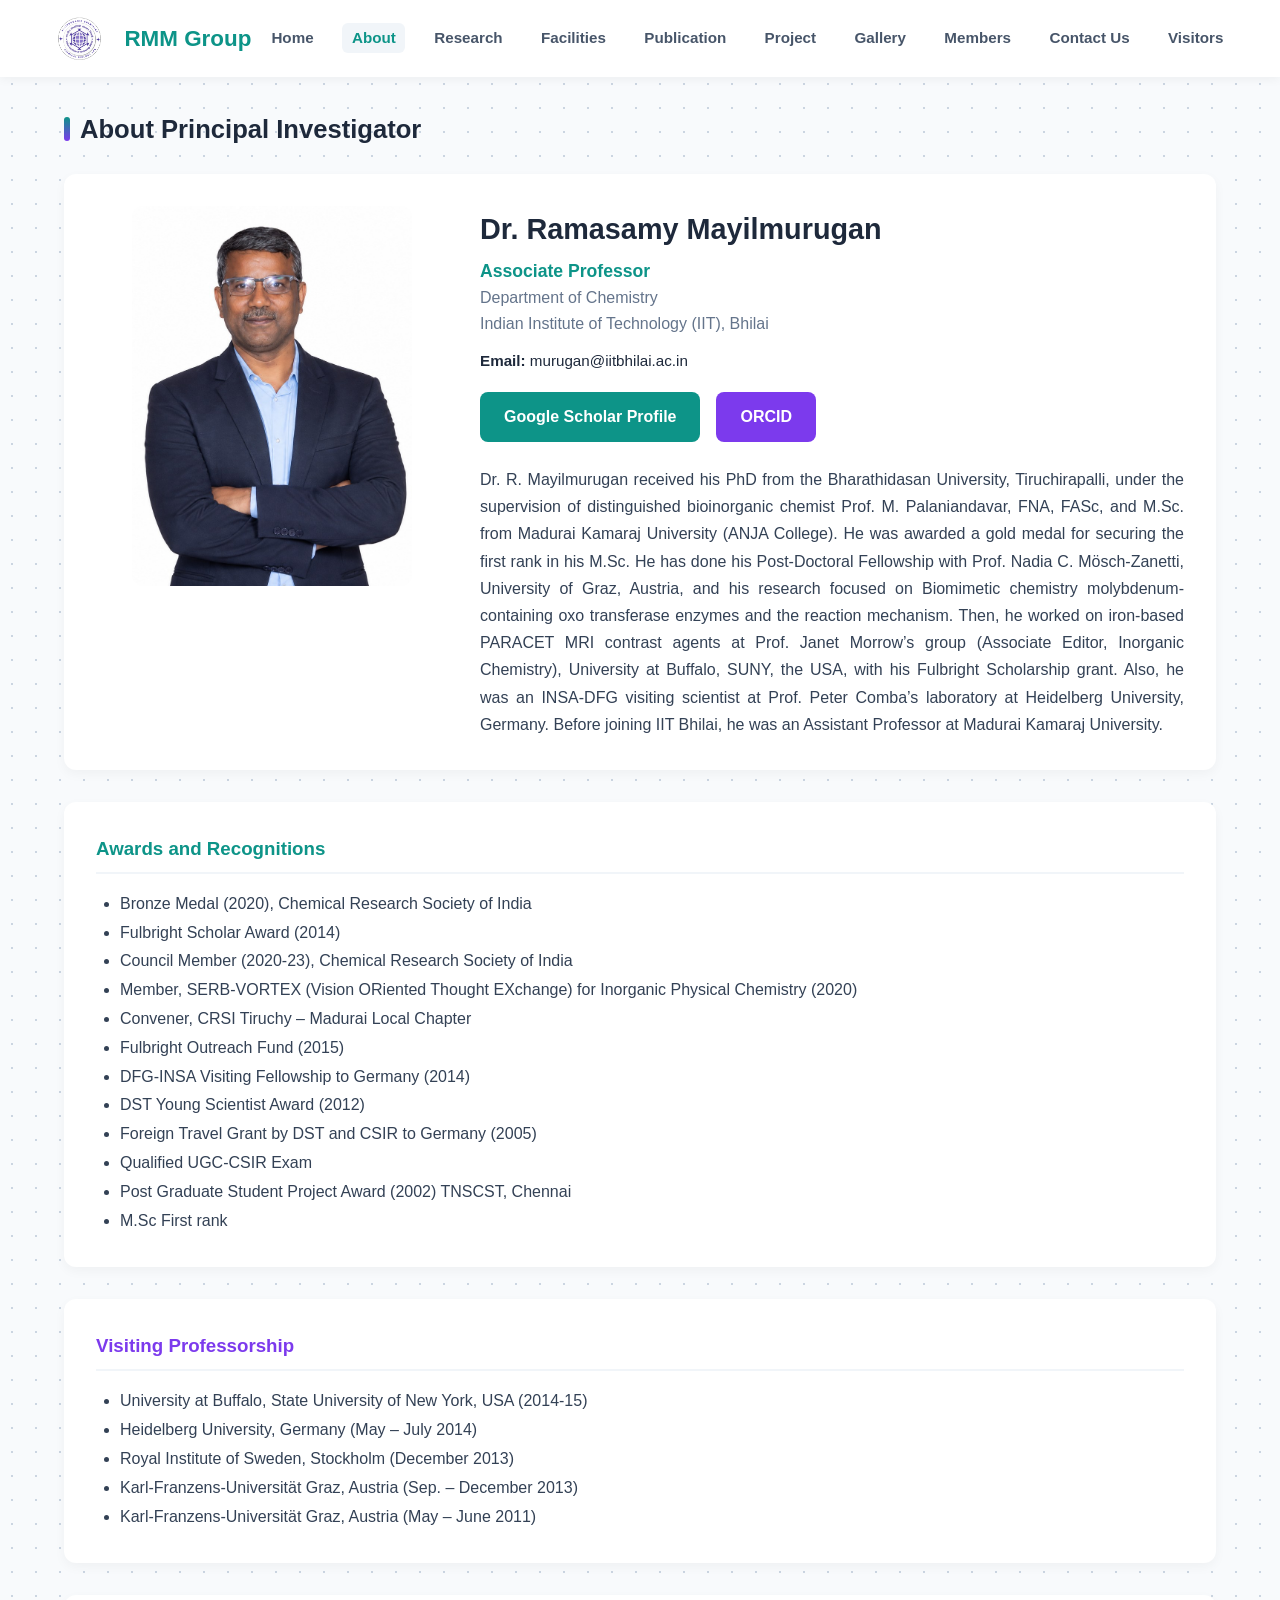
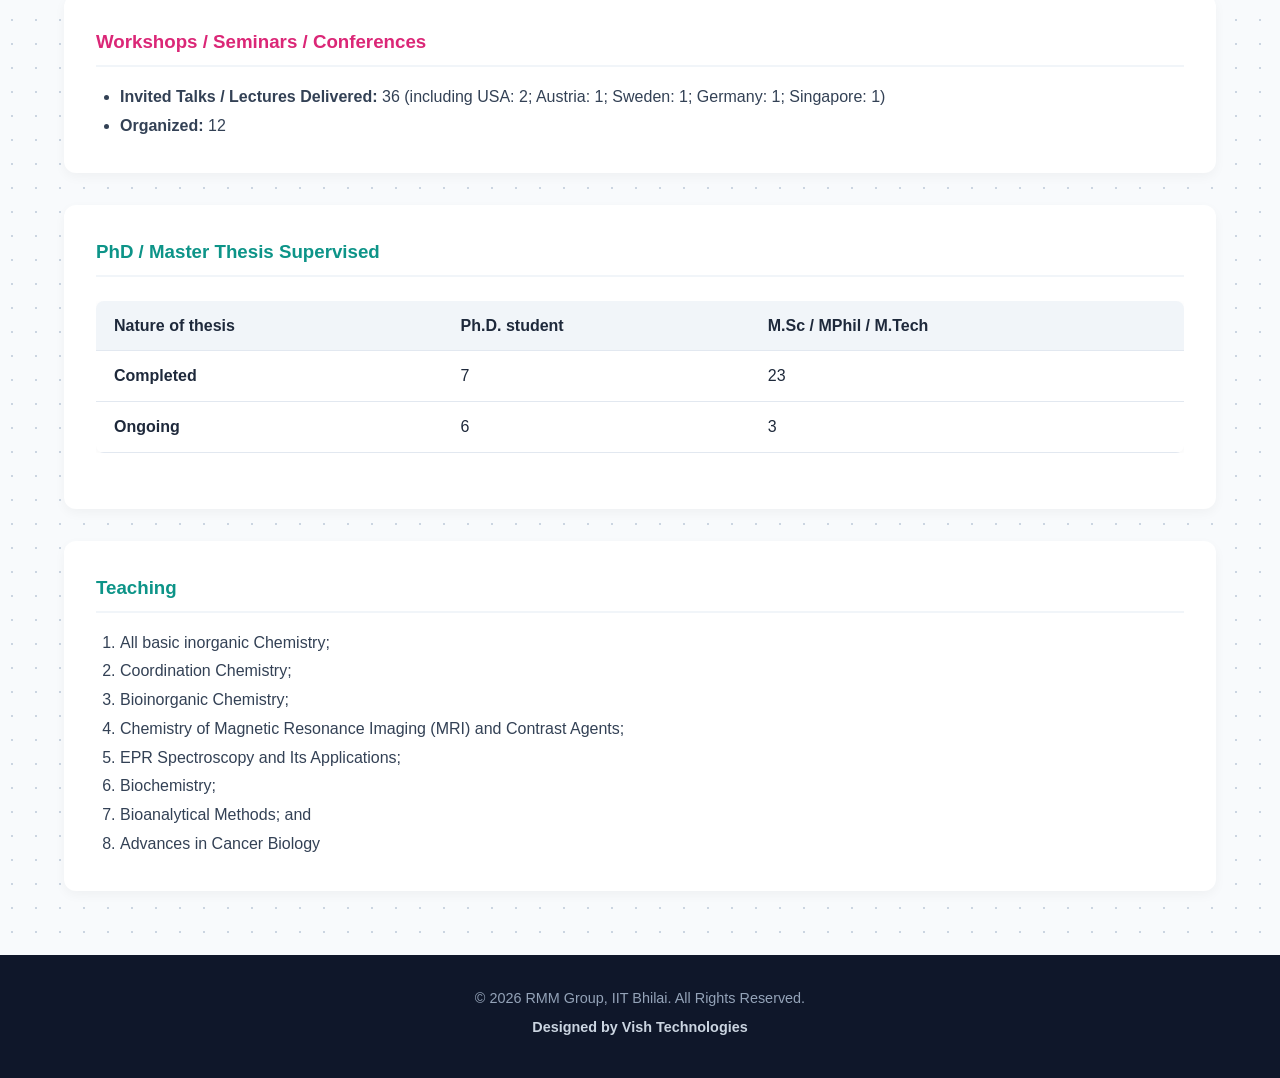
==== about.html @ c7a298b0 "Update about.html" ====
<!DOCTYPE html>
<html lang="en">
<head>
  <meta charset="UTF-8">
  <meta name="viewport" content="width=device-width, initial-scale=1.0">
  <title>About - Dr. Ramasamy Mayilmurugan</title>
  <link rel="icon" href="images/fevicon.png" type="image/png">
  <link rel="stylesheet" href="style.css">
</head>
<body>
  <!-- Common Navigation Header -->
  <header>
    <div class="nav-container">
      <div class="logo-section">
        <img src="images/fevicon.png" alt="RMM Group Logo">
        <h2>RMM Group</h2>
      </div>
      <nav>
        <ul>
          <li><a href="index.html">Home</a></li>
          <li><a href="about.html" class="active">About</a></li>
          <li><a href="index.html#research">Research</a></li>
          <li><a href="facilities.html">Facilities</a></li>
          <li><a href="publication.html">Publication</a></li>
          <li><a href="project.html">Project</a></li>
          <li><a href="gallery.html">Gallery</a></li>
          <li><a href="members.html">Members</a></li>
          <li><a href="contact.html">Contact Us</a></li>
          <li><a href="visitors.html">Visitors</a></li>
        </ul>
      </nav>
    </div>
  </header>

  <div class="container">
    <!-- Main Section Heading (Reduced Size) -->
    <div class="section-title" style="font-size: 1.6rem;">
      <div class="title-bar" style="height: 24px;"></div>
      About Principal Investigator
    </div>
    
    <!-- PI Profile Header -->
    <div style="background: white; padding: 2rem; border-radius: 12px; display: flex; gap: 2rem; margin-top: 1.5rem; flex-wrap: wrap; box-shadow: 0 4px 12px rgba(0,0,0,0.04);">
      <div style="flex: 1; min-width: 250px; text-align: center;">
        <img src="images/Dr. R Mayilmurugan.png" alt="Dr. Ramasamy Mayilmurugan" style="width: 100%; max-width: 280px; border-radius: 12px;">
      </div>
      <div style="flex: 2; min-width: 300px;">
        <h2 style="font-size: 1.8rem; margin-bottom: 0.3rem;">Dr. Ramasamy Mayilmurugan</h2>
        <p style="color: var(--primary-color); font-weight: 600; font-size: 1.1rem;">Associate Professor</p>
        <p style="color: #64748b; font-weight: 500;">Department of Chemistry</p>
        <p style="color: #64748b; font-weight: 500;">Indian Institute of Technology (IIT), Bhilai</p>
        <p style="margin-top: 0.8rem; font-size: 0.95rem;"><strong>Email:</strong> murugan@iitbhilai.ac.in</p>

        <!-- Academic Profile Buttons -->
        <div class="btn-group" style="margin-top: 1.2rem;">
          <a href="https://scholar.google.co.in/citations?user=-9ywDWAAAAAJ&hl=en" target="_blank" class="btn btn-primary">Google Scholar Profile</a>
          <a href="https://orcid.org/0000-0002-5370-594X" target="_blank" class="btn btn-secondary">ORCID</a>
        </div>

        <!-- Bio Text (Justified Alignment) -->
        <p style="margin-top: 1.2rem; color: #334155; line-height: 1.7; text-align: justify;">
          Dr. R. Mayilmurugan received his PhD from the Bharathidasan University, Tiruchirapalli, under the supervision of distinguished bioinorganic chemist Prof. M. Palaniandavar, FNA, FASc, and M.Sc. from Madurai Kamaraj University (ANJA College). He was awarded a gold medal for securing the first rank in his M.Sc. He has done his Post-Doctoral Fellowship with Prof. Nadia C. Mösch-Zanetti, University of Graz, Austria, and his research focused on Biomimetic chemistry molybdenum-containing oxo transferase enzymes and the reaction mechanism. Then, he worked on iron-based PARACET MRI contrast agents at Prof. Janet Morrow’s group (Associate Editor, Inorganic Chemistry), University at Buffalo, SUNY, the USA, with his Fulbright Scholarship grant. Also, he was an INSA-DFG visiting scientist at Prof. Peter Comba’s laboratory at Heidelberg University, Germany. Before joining IIT Bhilai, he was an Assistant Professor at Madurai Kamaraj University.
        </p>
      </div>
    </div>

    <!-- Section 1: Awards and Recognitions -->
    <div style="margin-top: 2rem; background: white; padding: 2rem; border-radius: 12px; box-shadow: 0 4px 12px rgba(0,0,0,0.04);">
      <h3 style="color: var(--primary-color); margin-bottom: 1rem; border-bottom: 2px solid #f1f5f9; padding-bottom: 0.5rem;">Awards and Recognitions</h3>
      <ul style="margin-left: 1.5rem; color: #334155; line-height: 1.8;">
        <li>Bronze Medal (2020), Chemical Research Society of India</li>
        <li>Fulbright Scholar Award (2014)</li>
        <li>Council Member (2020-23), Chemical Research Society of India</li>
        <li>Member, SERB-VORTEX (Vision ORiented Thought EXchange) for Inorganic Physical Chemistry (2020)</li>
        <li>Convener, CRSI Tiruchy – Madurai Local Chapter</li>
        <li>Fulbright Outreach Fund (2015)</li>
        <li>DFG-INSA Visiting Fellowship to Germany (2014)</li>
        <li>DST Young Scientist Award (2012)</li>
        <li>Foreign Travel Grant by DST and CSIR to Germany (2005)</li>
        <li>Qualified UGC-CSIR Exam</li>
        <li>Post Graduate Student Project Award (2002) TNSCST, Chennai</li>
        <li>M.Sc First rank</li>
      </ul>
    </div>

    <!-- Section 2: Visiting Professorship -->
    <div style="margin-top: 2rem; background: white; padding: 2rem; border-radius: 12px; box-shadow: 0 4px 12px rgba(0,0,0,0.04);">
      <h3 style="color: var(--secondary-color); margin-bottom: 1rem; border-bottom: 2px solid #f1f5f9; padding-bottom: 0.5rem;">Visiting Professorship</h3>
      <ul style="margin-left: 1.5rem; color: #334155; line-height: 1.8;">
        <li>University at Buffalo, State University of New York, USA (2014-15)</li>
        <li>Heidelberg University, Germany (May – July 2014)</li>
        <li>Royal Institute of Sweden, Stockholm (December 2013)</li>
        <li>Karl-Franzens-Universität Graz, Austria (Sep. – December 2013)</li>
        <li>Karl-Franzens-Universität Graz, Austria (May – June 2011)</li>
      </ul>
    </div>

    <!-- Section 3: Workshops / Seminars / Conferences -->
    <div style="margin-top: 2rem; background: white; padding: 2rem; border-radius: 12px; box-shadow: 0 4px 12px rgba(0,0,0,0.04);">
      <h3 style="color: var(--accent-pink); margin-bottom: 1rem; border-bottom: 2px solid #f1f5f9; padding-bottom: 0.5rem;">Workshops / Seminars / Conferences</h3>
      <ul style="margin-left: 1.5rem; color: #334155; line-height: 1.8;">
        <li><strong>Invited Talks / Lectures Delivered:</strong> 36 (including USA: 2; Austria: 1; Sweden: 1; Germany: 1; Singapore: 1)</li>
        <li><strong>Organized:</strong> 12</li>
      </ul>
    </div>

    <!-- Section 4: PhD / Master Thesis Supervised Table -->
    <div style="margin-top: 2rem; background: white; padding: 2rem; border-radius: 12px; box-shadow: 0 4px 12px rgba(0,0,0,0.04);">
      <h3 style="color: var(--primary-color); margin-bottom: 1rem; border-bottom: 2px solid #f1f5f9; padding-bottom: 0.5rem;">PhD / Master Thesis Supervised</h3>
      <div class="table-container">
        <table>
          <thead>
            <tr>
              <th>Nature of thesis</th>
              <th>Ph.D. student</th>
              <th>M.Sc / MPhil / M.Tech</th>
            </tr>
          </thead>
          <tbody>
            <tr>
              <td><strong>Completed</strong></td>
              <td>7</td>
              <td>23</td>
            </tr>
            <tr>
              <td><strong>Ongoing</strong></td>
              <td>6</td>
              <td>3</td>
            </tr>
          </tbody>
        </table>
      </div>
    </div>

    <!-- Section 5: Teaching -->
    <div style="margin-top: 2rem; background: white; padding: 2rem; border-radius: 12px; box-shadow: 0 4px 12px rgba(0,0,0,0.04);">
      <h3 style="color: var(--primary-color); margin-bottom: 1rem; border-bottom: 2px solid #f1f5f9; padding-bottom: 0.5rem;">Teaching</h3>
      <ol style="margin-left: 1.5rem; color: #334155; line-height: 1.8;">
        <li>All basic inorganic Chemistry;</li>
        <li>Coordination Chemistry;</li>
        <li>Bioinorganic Chemistry;</li>
        <li>Chemistry of Magnetic Resonance Imaging (MRI) and Contrast Agents;</li>
        <li>EPR Spectroscopy and Its Applications;</li>
        <li>Biochemistry;</li>
        <li>Bioanalytical Methods; and</li>
        <li>Advances in Cancer Biology</li>
      </ol>
    </div>

  </div>

  <!-- Common Footer -->
  <footer>
    <p>© 2026 RMM Group, IIT Bhilai. All Rights Reserved.</p>
    <p class="designer">Designed by Vish Technologies</p>
  </footer>
</body>
</html>
---- style.css ----
/* Custom CSS Variables & Chemistry Pattern */
:root {
  --primary-color: #0d9488;
  --secondary-color: #7c3aed;
  --accent-pink: #db2777;
  --dark-text: #1e293b;
  --light-bg: #f8fafc;
  --card-bg: #ffffff;
  --border-radius: 12px;
  --transition: all 0.3s ease;
}

* {
  box-sizing: border-box;
  margin: 0;
  padding: 0;
}

body {
  font-family: 'Segoe UI', Tahoma, Geneva, Verdana, sans-serif;
  color: var(--dark-text);
  background-color: var(--light-bg);
  background-image: radial-gradient(#cbd5e1 1px, transparent 1px);
  background-size: 24px 24px;
  line-height: 1.6;
}

/* Header & Navigation */
header {
  position: sticky;
  top: 0;
  z-index: 1000;
  background: rgba(255, 255, 255, 0.95);
  backdrop-filter: blur(8px);
  box-shadow: 0 2px 10px rgba(0,0,0,0.05);
}

.nav-container {
  max-width: 1250px;
  margin: 0 auto;
  display: flex;
  justify-content: space-between;
  align-items: center;
  padding: 1rem 2rem;
}

.logo-section {
  display: flex;
  align-items: center;
  gap: 12px;
}

.logo-section img {
  height: 45px;
}

.logo-section h2 {
  font-size: 1.4rem;
  color: var(--primary-color);
  font-weight: 700;
}

nav ul {
  display: flex;
  list-style: none;
  gap: 1.2rem;
}

nav a {
  text-decoration: none;
  color: #475569;
  font-weight: 600;
  font-size: 0.95rem;
  transition: var(--transition);
  padding: 0.4rem 0.6rem;
  border-radius: 6px;
}

nav a:hover, nav a.active {
  color: var(--primary-color);
  background-color: #f1f5f9;
}

/* Main Container */
.container {
  max-width: 1200px;
  margin: 2rem auto;
  padding: 0 1.5rem;
}

.section-title {
  font-size: 2.2rem;
  font-weight: 700;
  color: var(--dark-text);
  margin-bottom: 0.5rem;
  display: flex;
  align-items: center;
  gap: 10px;
}

.title-bar {
  width: 6px;
  height: 32px;
  background: linear-gradient(to bottom, var(--primary-color), var(--secondary-color));
  border-radius: 4px;
}

.section-subtitle {
  color: #64748b;
  font-size: 1.05rem;
  margin-bottom: 2rem;
}

/* Grid & Cards Styling */
.card-grid {
  display: grid;
  grid-template-columns: repeat(auto-fit, minmax(320px, 1fr));
  gap: 1.8rem;
  margin-bottom: 3rem;
}

.card {
  background: var(--card-bg);
  border-radius: var(--border-radius);
  box-shadow: 0 4px 15px rgba(0,0,0,0.04);
  padding: 1.8rem;
  border-top: 4px solid var(--primary-color);
  transition: var(--transition);
  position: relative;
  overflow: hidden;
}

.card:hover {
  transform: translateY(-5px);
  box-shadow: 0 10px 25px rgba(0,0,0,0.08);
}

.card.purple { border-top-color: var(--secondary-color); }
.card.pink { border-top-color: var(--accent-pink); }

.card-icon {
  width: 50px;
  height: 50px;
  border-radius: 10px;
  display: flex;
  align-items: center;
  justify-content: center;
  font-size: 1.5rem;
  margin-bottom: 1rem;
  background-color: #ccfbf1;
  color: var(--primary-color);
}

.card.purple .card-icon { background-color: #f3e8ff; color: var(--secondary-color); }
.card.pink .card-icon { background-color: #fce7f3; color: var(--accent-pink); }

.card h3 {
  font-size: 1.25rem;
  margin-bottom: 0.8rem;
}

.card p {
  color: #475569;
  font-size: 0.95rem;
}

/* Member Cards */
.member-grid {
  display: grid;
  grid-template-columns: repeat(auto-fill, minmax(250px, 1fr));
  gap: 1.5rem;
  margin-bottom: 2.5rem;
}

.member-card {
  background: var(--card-bg);
  border-radius: var(--border-radius);
  overflow: hidden;
  box-shadow: 0 4px 12px rgba(0,0,0,0.05);
  transition: var(--transition);
}

.member-card:hover {
  transform: translateY(-4px);
}

.member-img-box {
  width: 100%;
  height: 260px;
  background-color: #e2e8f0;
  overflow: hidden;
}

.member-img-box img {
  width: 100%;
  height: 100%;
  object-fit: cover;
}

.member-info {
  padding: 1.2rem;
}

.member-info h4 {
  font-size: 1.1rem;
  margin-bottom: 0.3rem;
}

.member-info .designation {
  font-size: 0.85rem;
  color: #64748b;
  font-weight: 600;
  margin-bottom: 0.5rem;
}

.member-info .email {
  font-size: 0.85rem;
  color: var(--primary-color);
  word-break: break-all;
}

/* Buttons */
.btn-group {
  display: flex;
  gap: 1rem;
  margin: 1.5rem 0;
}

.btn {
  padding: 0.75rem 1.5rem;
  border-radius: 8px;
  font-weight: 600;
  text-decoration: none;
  cursor: pointer;
  transition: var(--transition);
  display: inline-block;
  border: none;
}

.btn-primary {
  background-color: var(--primary-color);
  color: #fff;
}

.btn-primary:hover {
  background-color: #0f766e;
}

.btn-secondary {
  background-color: var(--secondary-color);
  color: #fff;
}

.btn-secondary:hover {
  background-color: #6d28d9;
}

/* Table Styling */
.table-container {
  overflow-x: auto;
  margin: 1.5rem 0;
}

table {
  width: 100%;
  border-collapse: collapse;
  background: white;
  border-radius: 8px;
  overflow: hidden;
  box-shadow: 0 2px 8px rgba(0,0,0,0.04);
}

th, td {
  padding: 12px 18px;
  text-align: left;
  border-bottom: 1px solid #e2e8f0;
}

th {
  background-color: #f1f5f9;
  font-weight: 700;
}

/* Footer Styling */
footer {
  background: #0f172a;
  color: #94a3b8;
  text-align: center;
  padding: 2rem 1rem;
  margin-top: 4rem;
  font-size: 0.9rem;
}

footer p {
  margin-bottom: 0.4rem;
}

footer .designer {
  color: #cbd5e1;
  font-weight: 600;
}
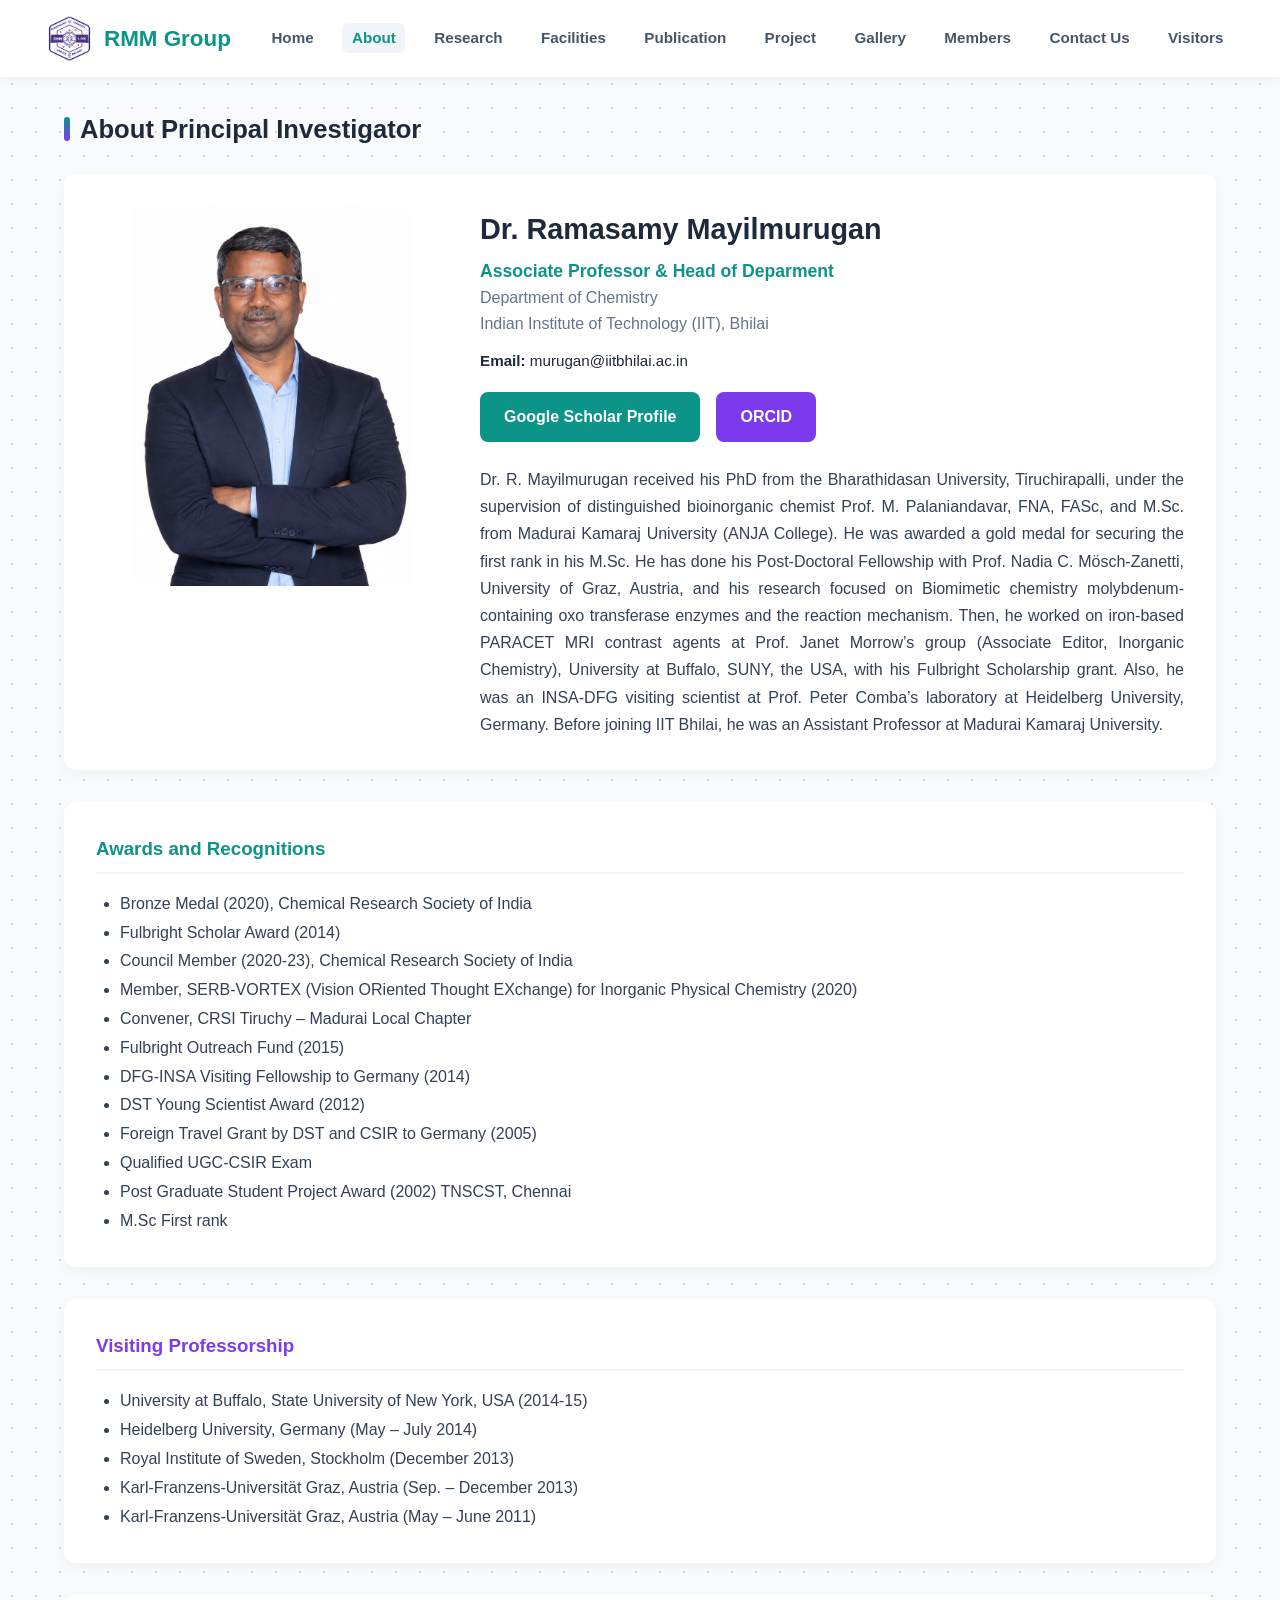
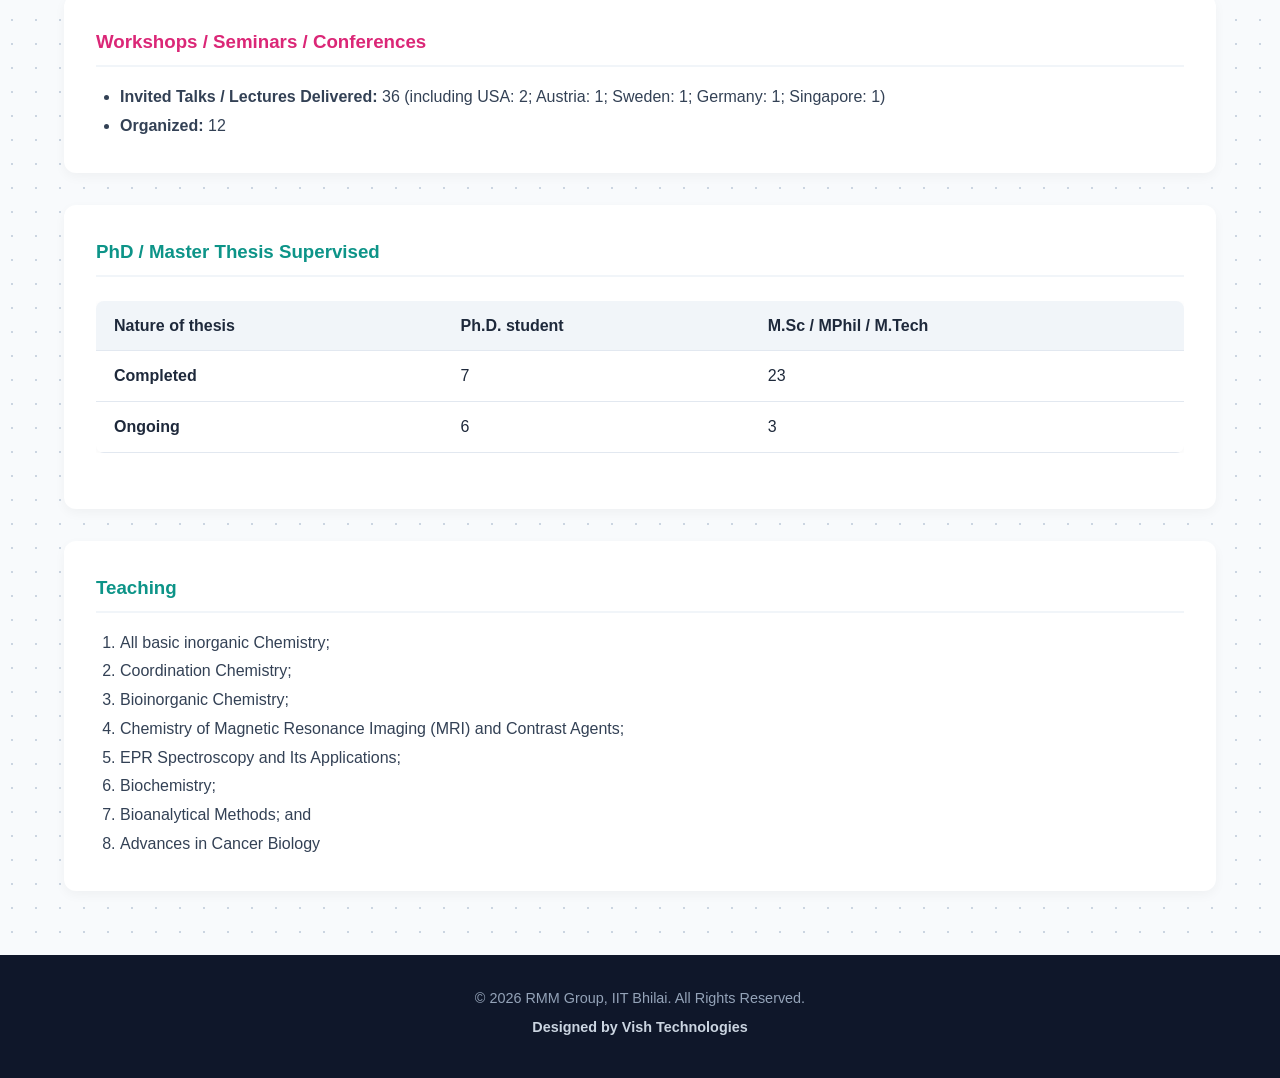
==== commit 859009fa: "Update about.html" ====
--- a/about.html
+++ b/about.html
@@ -46,7 +46,7 @@
       </div>
       <div style="flex: 2; min-width: 300px;">
         <h2 style="font-size: 1.8rem; margin-bottom: 0.3rem;">Dr. Ramasamy Mayilmurugan</h2>
-        <p style="color: var(--primary-color); font-weight: 600; font-size: 1.1rem;">Associate Professor</p>
+        <p style="color: var(--primary-color); font-weight: 600; font-size: 1.1rem;">Associate Professor & Head of Deparment</p>
         <p style="color: #64748b; font-weight: 500;">Department of Chemistry</p>
         <p style="color: #64748b; font-weight: 500;">Indian Institute of Technology (IIT), Bhilai</p>
         <p style="margin-top: 0.8rem; font-size: 0.95rem;"><strong>Email:</strong> murugan@iitbhilai.ac.in</p>
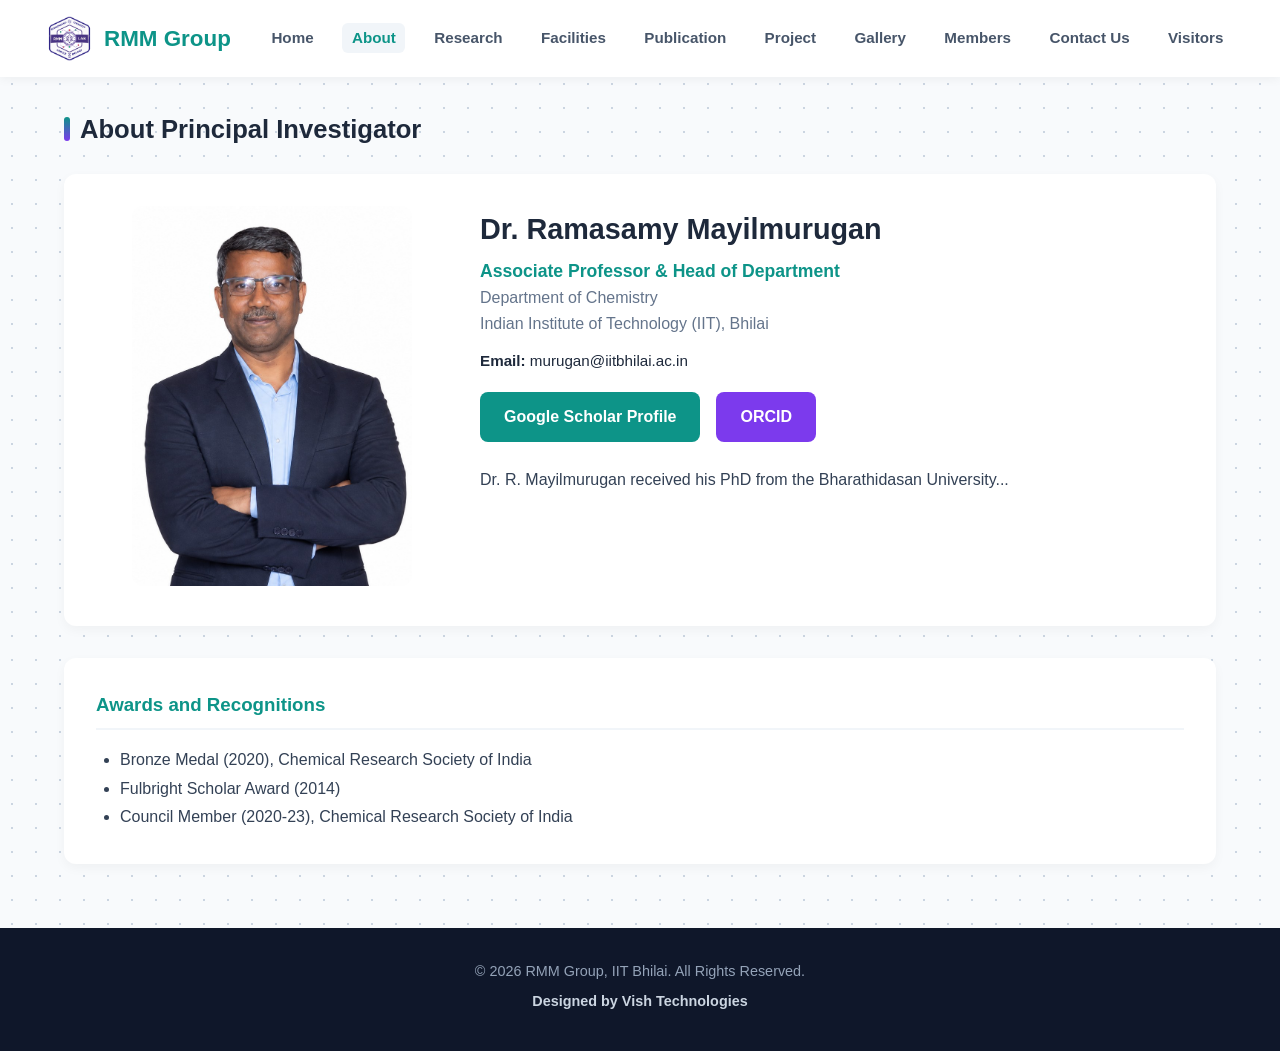
==== commit 2fe793fe: "Update about.html" ====
--- a/about.html
+++ b/about.html
@@ -6,15 +6,21 @@
   <title>About - Dr. Ramasamy Mayilmurugan</title>
   <link rel="icon" href="images/fevicon.png" type="image/png">
   <link rel="stylesheet" href="style.css">
+  <style>
+    @media screen and (max-width: 768px) {
+      .container { padding: 0 1rem !important; }
+      .table-container { overflow-x: auto; }
+    }
+  </style>
 </head>
 <body>
-  <!-- Common Navigation Header -->
   <header>
     <div class="nav-container">
       <div class="logo-section">
         <img src="images/fevicon.png" alt="RMM Group Logo">
         <h2>RMM Group</h2>
       </div>
+      <button class="mobile-menu-btn" aria-label="Toggle navigation">☰</button>
       <nav>
         <ul>
           <li><a href="index.html">Home</a></li>
@@ -33,33 +39,29 @@
   </header>
 
   <div class="container">
-    <!-- Main Section Heading (Reduced Size) -->
     <div class="section-title" style="font-size: 1.6rem;">
       <div class="title-bar" style="height: 24px;"></div>
       About Principal Investigator
     </div>
     
-    <!-- PI Profile Header -->
     <div style="background: white; padding: 2rem; border-radius: 12px; display: flex; gap: 2rem; margin-top: 1.5rem; flex-wrap: wrap; box-shadow: 0 4px 12px rgba(0,0,0,0.04);">
       <div style="flex: 1; min-width: 250px; text-align: center;">
         <img src="images/Dr. R Mayilmurugan.png" alt="Dr. Ramasamy Mayilmurugan" style="width: 100%; max-width: 280px; border-radius: 12px;">
       </div>
       <div style="flex: 2; min-width: 300px;">
         <h2 style="font-size: 1.8rem; margin-bottom: 0.3rem;">Dr. Ramasamy Mayilmurugan</h2>
-        <p style="color: var(--primary-color); font-weight: 600; font-size: 1.1rem;">Associate Professor & Head of Deparment</p>
+        <p style="color: var(--primary-color); font-weight: 600; font-size: 1.1rem;">Associate Professor & Head of Department</p>
         <p style="color: #64748b; font-weight: 500;">Department of Chemistry</p>
         <p style="color: #64748b; font-weight: 500;">Indian Institute of Technology (IIT), Bhilai</p>
         <p style="margin-top: 0.8rem; font-size: 0.95rem;"><strong>Email:</strong> murugan@iitbhilai.ac.in</p>
 
-        <!-- Academic Profile Buttons -->
-        <div class="btn-group" style="margin-top: 1.2rem;">
+        <div class="btn-group" style="margin-top: 1.2rem; flex-wrap: wrap;">
           <a href="https://scholar.google.co.in/citations?user=-9ywDWAAAAAJ&hl=en" target="_blank" class="btn btn-primary">Google Scholar Profile</a>
           <a href="https://orcid.org/0000-0002-5370-594X" target="_blank" class="btn btn-secondary">ORCID</a>
         </div>
 
-        <!-- Bio Text (Justified Alignment) -->
         <p style="margin-top: 1.2rem; color: #334155; line-height: 1.7; text-align: justify;">
-          Dr. R. Mayilmurugan received his PhD from the Bharathidasan University, Tiruchirapalli, under the supervision of distinguished bioinorganic chemist Prof. M. Palaniandavar, FNA, FASc, and M.Sc. from Madurai Kamaraj University (ANJA College). He was awarded a gold medal for securing the first rank in his M.Sc. He has done his Post-Doctoral Fellowship with Prof. Nadia C. Mösch-Zanetti, University of Graz, Austria, and his research focused on Biomimetic chemistry molybdenum-containing oxo transferase enzymes and the reaction mechanism. Then, he worked on iron-based PARACET MRI contrast agents at Prof. Janet Morrow’s group (Associate Editor, Inorganic Chemistry), University at Buffalo, SUNY, the USA, with his Fulbright Scholarship grant. Also, he was an INSA-DFG visiting scientist at Prof. Peter Comba’s laboratory at Heidelberg University, Germany. Before joining IIT Bhilai, he was an Assistant Professor at Madurai Kamaraj University.
+          Dr. R. Mayilmurugan received his PhD from the Bharathidasan University...
         </p>
       </div>
     </div>
@@ -71,88 +73,14 @@
         <li>Bronze Medal (2020), Chemical Research Society of India</li>
         <li>Fulbright Scholar Award (2014)</li>
         <li>Council Member (2020-23), Chemical Research Society of India</li>
-        <li>Member, SERB-VORTEX (Vision ORiented Thought EXchange) for Inorganic Physical Chemistry (2020)</li>
-        <li>Convener, CRSI Tiruchy – Madurai Local Chapter</li>
-        <li>Fulbright Outreach Fund (2015)</li>
-        <li>DFG-INSA Visiting Fellowship to Germany (2014)</li>
-        <li>DST Young Scientist Award (2012)</li>
-        <li>Foreign Travel Grant by DST and CSIR to Germany (2005)</li>
-        <li>Qualified UGC-CSIR Exam</li>
-        <li>Post Graduate Student Project Award (2002) TNSCST, Chennai</li>
-        <li>M.Sc First rank</li>
       </ul>
     </div>
-
-    <!-- Section 2: Visiting Professorship -->
-    <div style="margin-top: 2rem; background: white; padding: 2rem; border-radius: 12px; box-shadow: 0 4px 12px rgba(0,0,0,0.04);">
-      <h3 style="color: var(--secondary-color); margin-bottom: 1rem; border-bottom: 2px solid #f1f5f9; padding-bottom: 0.5rem;">Visiting Professorship</h3>
-      <ul style="margin-left: 1.5rem; color: #334155; line-height: 1.8;">
-        <li>University at Buffalo, State University of New York, USA (2014-15)</li>
-        <li>Heidelberg University, Germany (May – July 2014)</li>
-        <li>Royal Institute of Sweden, Stockholm (December 2013)</li>
-        <li>Karl-Franzens-Universität Graz, Austria (Sep. – December 2013)</li>
-        <li>Karl-Franzens-Universität Graz, Austria (May – June 2011)</li>
-      </ul>
-    </div>
-
-    <!-- Section 3: Workshops / Seminars / Conferences -->
-    <div style="margin-top: 2rem; background: white; padding: 2rem; border-radius: 12px; box-shadow: 0 4px 12px rgba(0,0,0,0.04);">
-      <h3 style="color: var(--accent-pink); margin-bottom: 1rem; border-bottom: 2px solid #f1f5f9; padding-bottom: 0.5rem;">Workshops / Seminars / Conferences</h3>
-      <ul style="margin-left: 1.5rem; color: #334155; line-height: 1.8;">
-        <li><strong>Invited Talks / Lectures Delivered:</strong> 36 (including USA: 2; Austria: 1; Sweden: 1; Germany: 1; Singapore: 1)</li>
-        <li><strong>Organized:</strong> 12</li>
-      </ul>
-    </div>
-
-    <!-- Section 4: PhD / Master Thesis Supervised Table -->
-    <div style="margin-top: 2rem; background: white; padding: 2rem; border-radius: 12px; box-shadow: 0 4px 12px rgba(0,0,0,0.04);">
-      <h3 style="color: var(--primary-color); margin-bottom: 1rem; border-bottom: 2px solid #f1f5f9; padding-bottom: 0.5rem;">PhD / Master Thesis Supervised</h3>
-      <div class="table-container">
-        <table>
-          <thead>
-            <tr>
-              <th>Nature of thesis</th>
-              <th>Ph.D. student</th>
-              <th>M.Sc / MPhil / M.Tech</th>
-            </tr>
-          </thead>
-          <tbody>
-            <tr>
-              <td><strong>Completed</strong></td>
-              <td>7</td>
-              <td>23</td>
-            </tr>
-            <tr>
-              <td><strong>Ongoing</strong></td>
-              <td>6</td>
-              <td>3</td>
-            </tr>
-          </tbody>
-        </table>
-      </div>
-    </div>
-
-    <!-- Section 5: Teaching -->
-    <div style="margin-top: 2rem; background: white; padding: 2rem; border-radius: 12px; box-shadow: 0 4px 12px rgba(0,0,0,0.04);">
-      <h3 style="color: var(--primary-color); margin-bottom: 1rem; border-bottom: 2px solid #f1f5f9; padding-bottom: 0.5rem;">Teaching</h3>
-      <ol style="margin-left: 1.5rem; color: #334155; line-height: 1.8;">
-        <li>All basic inorganic Chemistry;</li>
-        <li>Coordination Chemistry;</li>
-        <li>Bioinorganic Chemistry;</li>
-        <li>Chemistry of Magnetic Resonance Imaging (MRI) and Contrast Agents;</li>
-        <li>EPR Spectroscopy and Its Applications;</li>
-        <li>Biochemistry;</li>
-        <li>Bioanalytical Methods; and</li>
-        <li>Advances in Cancer Biology</li>
-      </ol>
-    </div>
-
   </div>
 
-  <!-- Common Footer -->
   <footer>
     <p>© 2026 RMM Group, IIT Bhilai. All Rights Reserved.</p>
     <p class="designer">Designed by Vish Technologies</p>
   </footer>
+  <script src="script.js"></script>
 </body>
 </html>
--- a/style.css
+++ b/style.css
@@ -10,7 +10,7 @@
   --transition: all 0.3s ease;
 }
 
-* {
+*, *::before, *::after {
   box-sizing: border-box;
   margin: 0;
   padding: 0;
@@ -64,6 +64,7 @@
   display: flex;
   list-style: none;
   gap: 1.2rem;
+  align-items: center;
 }
 
 nav a {
@@ -79,6 +80,16 @@
 nav a:hover, nav a.active {
   color: var(--primary-color);
   background-color: #f1f5f9;
+}
+
+/* Mobile Hamburger Menu Button */
+.mobile-menu-btn {
+  display: none;
+  background: none;
+  border: none;
+  font-size: 1.6rem;
+  color: var(--dark-text);
+  cursor: pointer;
 }
 
 /* Main Container */
@@ -258,6 +269,7 @@
 /* Table Styling */
 .table-container {
   overflow-x: auto;
+  -webkit-overflow-scrolling: touch;
   margin: 1.5rem 0;
 }
 
@@ -268,6 +280,7 @@
   border-radius: 8px;
   overflow: hidden;
   box-shadow: 0 2px 8px rgba(0,0,0,0.04);
+  min-width: 600px;
 }
 
 th, td {
@@ -299,3 +312,52 @@
   color: #cbd5e1;
   font-weight: 600;
 }
+
+/* Mobile Responsive Media Queries */
+@media screen and (max-width: 900px) {
+  .nav-container {
+    padding: 1rem;
+  }
+  .mobile-menu-btn {
+    display: block;
+  }
+  nav ul {
+    display: none;
+    flex-direction: column;
+    position: absolute;
+    top: 100%;
+    left: 0;
+    width: 100%;
+    background: #ffffff;
+    box-shadow: 0 10px 20px rgba(0,0,0,0.1);
+    padding: 1.5rem;
+    gap: 1rem;
+    border-top: 1px solid #e2e8f0;
+  }
+  nav ul.show {
+    display: flex;
+  }
+  nav a {
+    display: block;
+    width: 100%;
+    padding: 0.6rem 1rem;
+  }
+}
+
+@media screen and (max-width: 768px) {
+  .container {
+    margin: 1rem auto;
+    padding: 0 1rem;
+  }
+  .section-title {
+    font-size: 1.6rem;
+  }
+  .card-grid {
+    grid-template-columns: 1fr;
+    gap: 1.2rem;
+  }
+  .member-grid {
+    grid-template-columns: repeat(auto-fill, minmax(220px, 1fr));
+    gap: 1rem;
+  }
+}
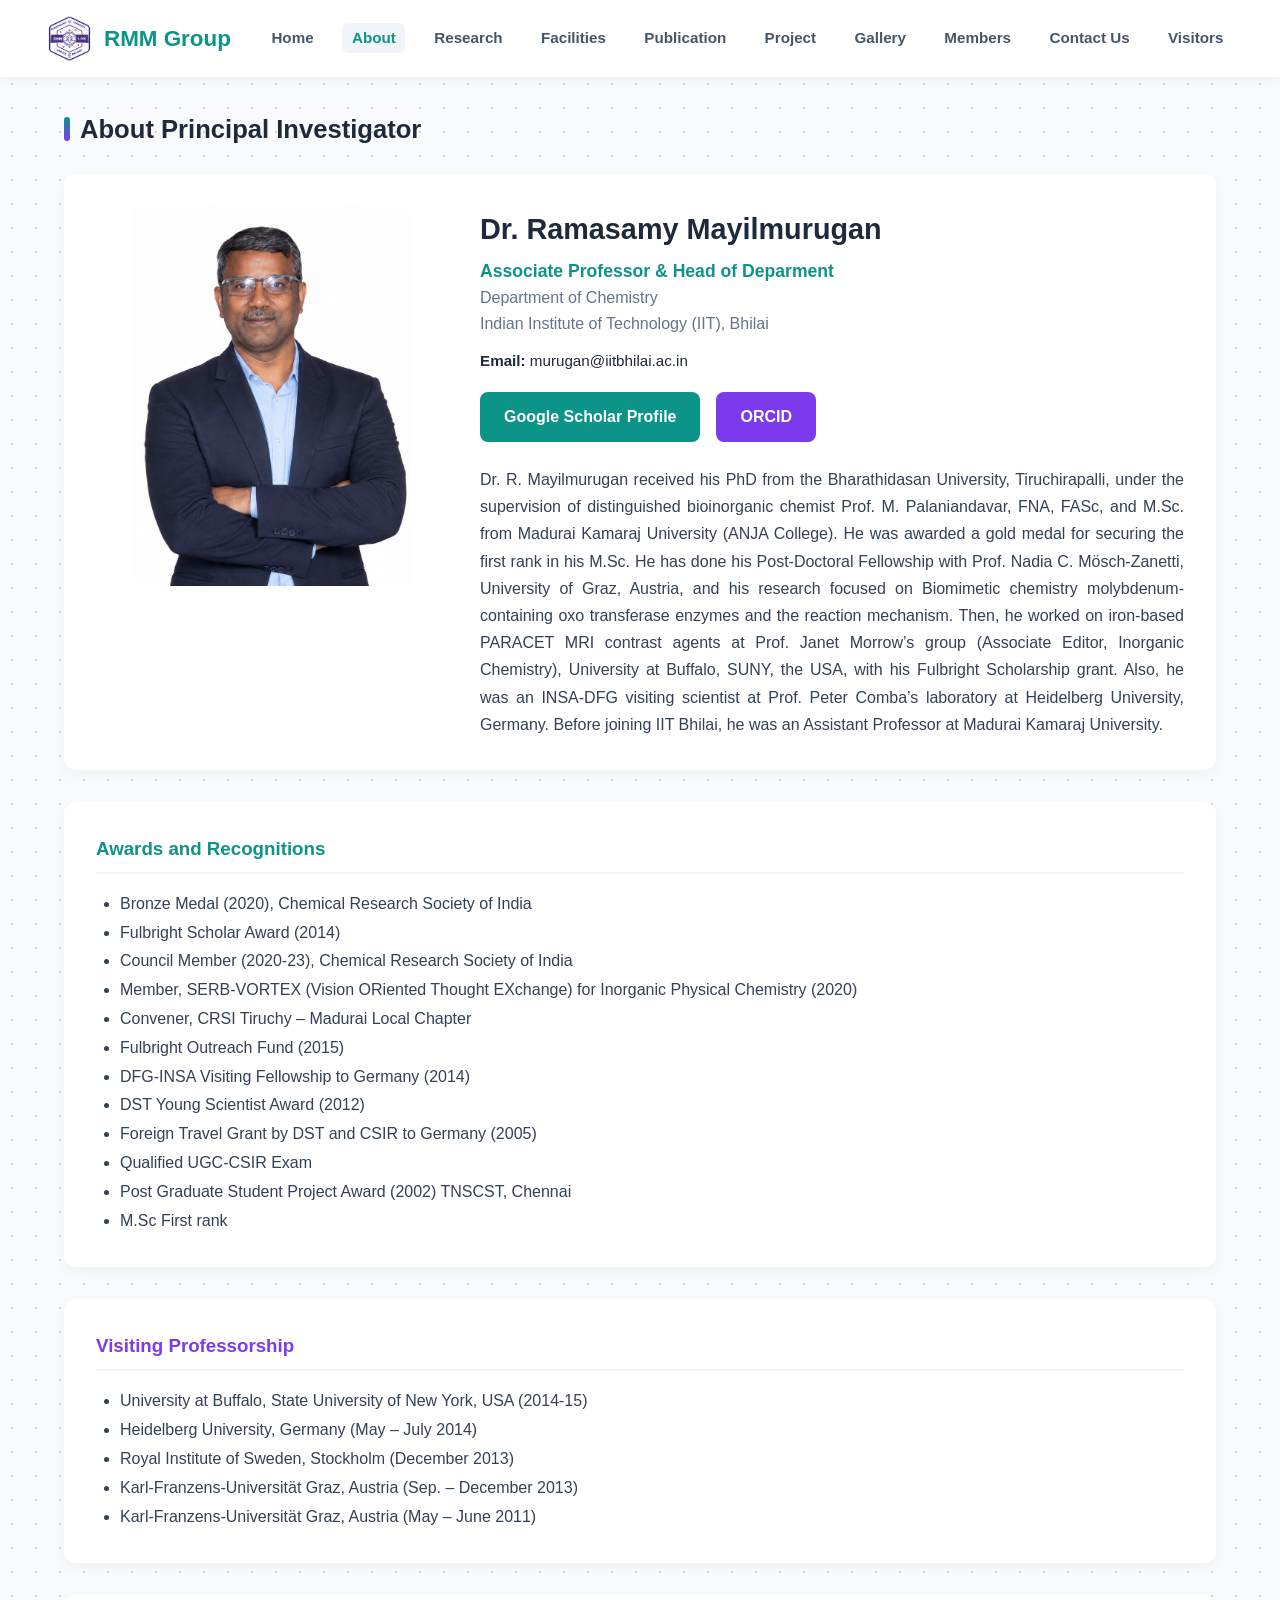
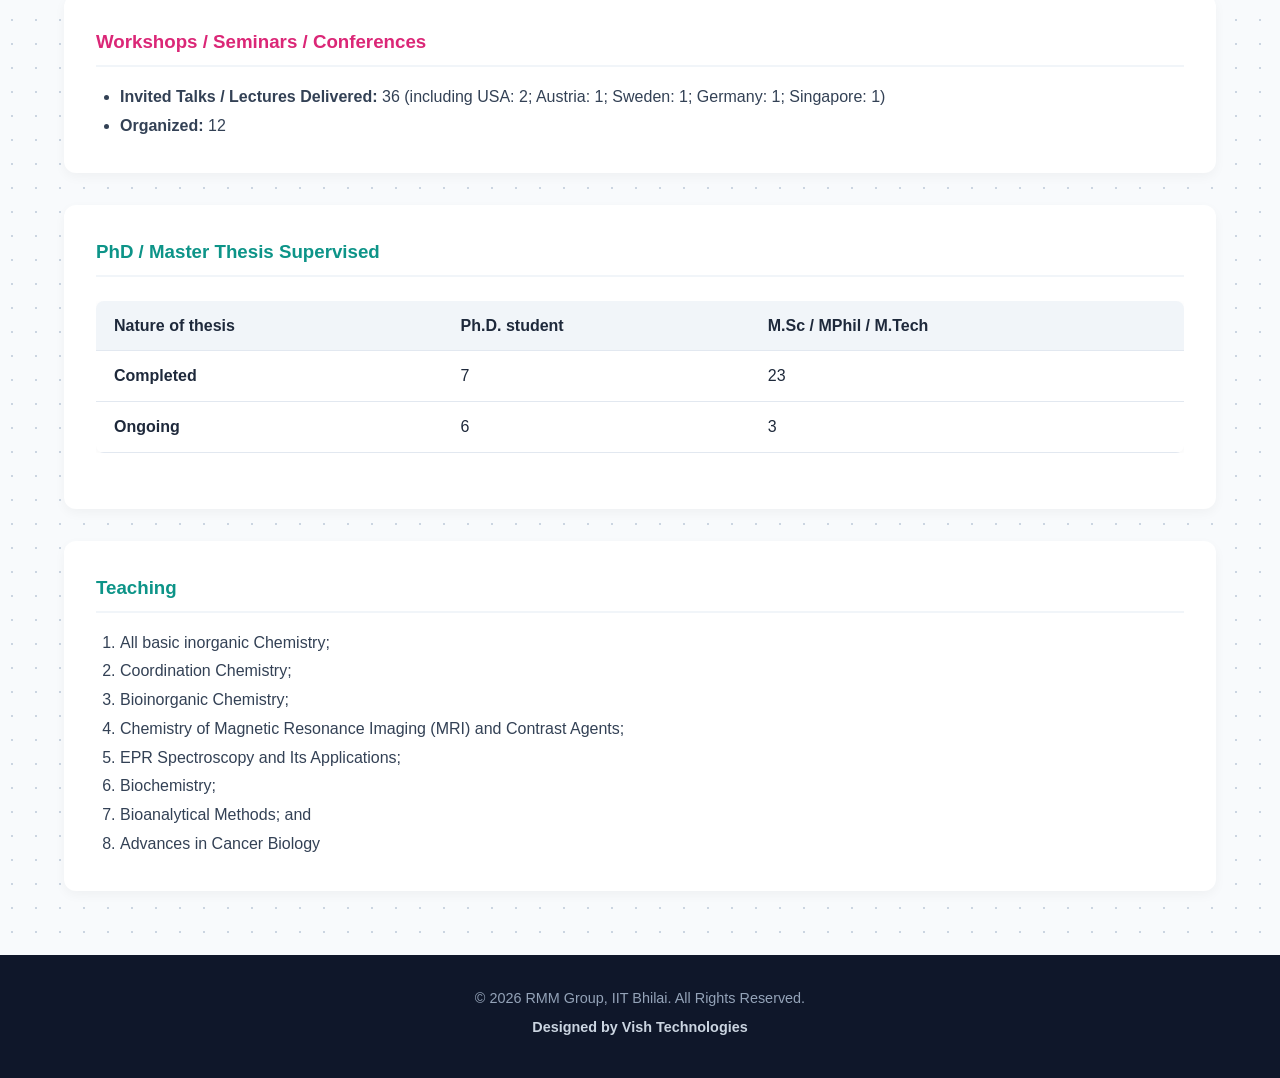
==== commit 81271695: "Update about.html" ====
--- a/about.html
+++ b/about.html
@@ -6,21 +6,15 @@
   <title>About - Dr. Ramasamy Mayilmurugan</title>
   <link rel="icon" href="images/fevicon.png" type="image/png">
   <link rel="stylesheet" href="style.css">
-  <style>
-    @media screen and (max-width: 768px) {
-      .container { padding: 0 1rem !important; }
-      .table-container { overflow-x: auto; }
-    }
-  </style>
 </head>
 <body>
+  <!-- Common Navigation Header -->
   <header>
     <div class="nav-container">
       <div class="logo-section">
         <img src="images/fevicon.png" alt="RMM Group Logo">
         <h2>RMM Group</h2>
       </div>
-      <button class="mobile-menu-btn" aria-label="Toggle navigation">☰</button>
       <nav>
         <ul>
           <li><a href="index.html">Home</a></li>
@@ -39,29 +33,33 @@
   </header>
 
   <div class="container">
+    <!-- Main Section Heading (Reduced Size) -->
     <div class="section-title" style="font-size: 1.6rem;">
       <div class="title-bar" style="height: 24px;"></div>
       About Principal Investigator
     </div>
     
+    <!-- PI Profile Header -->
     <div style="background: white; padding: 2rem; border-radius: 12px; display: flex; gap: 2rem; margin-top: 1.5rem; flex-wrap: wrap; box-shadow: 0 4px 12px rgba(0,0,0,0.04);">
       <div style="flex: 1; min-width: 250px; text-align: center;">
         <img src="images/Dr. R Mayilmurugan.png" alt="Dr. Ramasamy Mayilmurugan" style="width: 100%; max-width: 280px; border-radius: 12px;">
       </div>
       <div style="flex: 2; min-width: 300px;">
         <h2 style="font-size: 1.8rem; margin-bottom: 0.3rem;">Dr. Ramasamy Mayilmurugan</h2>
-        <p style="color: var(--primary-color); font-weight: 600; font-size: 1.1rem;">Associate Professor & Head of Department</p>
+        <p style="color: var(--primary-color); font-weight: 600; font-size: 1.1rem;">Associate Professor & Head of Deparment</p>
         <p style="color: #64748b; font-weight: 500;">Department of Chemistry</p>
         <p style="color: #64748b; font-weight: 500;">Indian Institute of Technology (IIT), Bhilai</p>
         <p style="margin-top: 0.8rem; font-size: 0.95rem;"><strong>Email:</strong> murugan@iitbhilai.ac.in</p>
 
-        <div class="btn-group" style="margin-top: 1.2rem; flex-wrap: wrap;">
+        <!-- Academic Profile Buttons -->
+        <div class="btn-group" style="margin-top: 1.2rem;">
           <a href="https://scholar.google.co.in/citations?user=-9ywDWAAAAAJ&hl=en" target="_blank" class="btn btn-primary">Google Scholar Profile</a>
           <a href="https://orcid.org/0000-0002-5370-594X" target="_blank" class="btn btn-secondary">ORCID</a>
         </div>
 
+        <!-- Bio Text (Justified Alignment) -->
         <p style="margin-top: 1.2rem; color: #334155; line-height: 1.7; text-align: justify;">
-          Dr. R. Mayilmurugan received his PhD from the Bharathidasan University...
+          Dr. R. Mayilmurugan received his PhD from the Bharathidasan University, Tiruchirapalli, under the supervision of distinguished bioinorganic chemist Prof. M. Palaniandavar, FNA, FASc, and M.Sc. from Madurai Kamaraj University (ANJA College). He was awarded a gold medal for securing the first rank in his M.Sc. He has done his Post-Doctoral Fellowship with Prof. Nadia C. Mösch-Zanetti, University of Graz, Austria, and his research focused on Biomimetic chemistry molybdenum-containing oxo transferase enzymes and the reaction mechanism. Then, he worked on iron-based PARACET MRI contrast agents at Prof. Janet Morrow’s group (Associate Editor, Inorganic Chemistry), University at Buffalo, SUNY, the USA, with his Fulbright Scholarship grant. Also, he was an INSA-DFG visiting scientist at Prof. Peter Comba’s laboratory at Heidelberg University, Germany. Before joining IIT Bhilai, he was an Assistant Professor at Madurai Kamaraj University.
         </p>
       </div>
     </div>
@@ -73,14 +71,88 @@
         <li>Bronze Medal (2020), Chemical Research Society of India</li>
         <li>Fulbright Scholar Award (2014)</li>
         <li>Council Member (2020-23), Chemical Research Society of India</li>
+        <li>Member, SERB-VORTEX (Vision ORiented Thought EXchange) for Inorganic Physical Chemistry (2020)</li>
+        <li>Convener, CRSI Tiruchy – Madurai Local Chapter</li>
+        <li>Fulbright Outreach Fund (2015)</li>
+        <li>DFG-INSA Visiting Fellowship to Germany (2014)</li>
+        <li>DST Young Scientist Award (2012)</li>
+        <li>Foreign Travel Grant by DST and CSIR to Germany (2005)</li>
+        <li>Qualified UGC-CSIR Exam</li>
+        <li>Post Graduate Student Project Award (2002) TNSCST, Chennai</li>
+        <li>M.Sc First rank</li>
       </ul>
     </div>
+
+    <!-- Section 2: Visiting Professorship -->
+    <div style="margin-top: 2rem; background: white; padding: 2rem; border-radius: 12px; box-shadow: 0 4px 12px rgba(0,0,0,0.04);">
+      <h3 style="color: var(--secondary-color); margin-bottom: 1rem; border-bottom: 2px solid #f1f5f9; padding-bottom: 0.5rem;">Visiting Professorship</h3>
+      <ul style="margin-left: 1.5rem; color: #334155; line-height: 1.8;">
+        <li>University at Buffalo, State University of New York, USA (2014-15)</li>
+        <li>Heidelberg University, Germany (May – July 2014)</li>
+        <li>Royal Institute of Sweden, Stockholm (December 2013)</li>
+        <li>Karl-Franzens-Universität Graz, Austria (Sep. – December 2013)</li>
+        <li>Karl-Franzens-Universität Graz, Austria (May – June 2011)</li>
+      </ul>
+    </div>
+
+    <!-- Section 3: Workshops / Seminars / Conferences -->
+    <div style="margin-top: 2rem; background: white; padding: 2rem; border-radius: 12px; box-shadow: 0 4px 12px rgba(0,0,0,0.04);">
+      <h3 style="color: var(--accent-pink); margin-bottom: 1rem; border-bottom: 2px solid #f1f5f9; padding-bottom: 0.5rem;">Workshops / Seminars / Conferences</h3>
+      <ul style="margin-left: 1.5rem; color: #334155; line-height: 1.8;">
+        <li><strong>Invited Talks / Lectures Delivered:</strong> 36 (including USA: 2; Austria: 1; Sweden: 1; Germany: 1; Singapore: 1)</li>
+        <li><strong>Organized:</strong> 12</li>
+      </ul>
+    </div>
+
+    <!-- Section 4: PhD / Master Thesis Supervised Table -->
+    <div style="margin-top: 2rem; background: white; padding: 2rem; border-radius: 12px; box-shadow: 0 4px 12px rgba(0,0,0,0.04);">
+      <h3 style="color: var(--primary-color); margin-bottom: 1rem; border-bottom: 2px solid #f1f5f9; padding-bottom: 0.5rem;">PhD / Master Thesis Supervised</h3>
+      <div class="table-container">
+        <table>
+          <thead>
+            <tr>
+              <th>Nature of thesis</th>
+              <th>Ph.D. student</th>
+              <th>M.Sc / MPhil / M.Tech</th>
+            </tr>
+          </thead>
+          <tbody>
+            <tr>
+              <td><strong>Completed</strong></td>
+              <td>7</td>
+              <td>23</td>
+            </tr>
+            <tr>
+              <td><strong>Ongoing</strong></td>
+              <td>6</td>
+              <td>3</td>
+            </tr>
+          </tbody>
+        </table>
+      </div>
+    </div>
+
+    <!-- Section 5: Teaching -->
+    <div style="margin-top: 2rem; background: white; padding: 2rem; border-radius: 12px; box-shadow: 0 4px 12px rgba(0,0,0,0.04);">
+      <h3 style="color: var(--primary-color); margin-bottom: 1rem; border-bottom: 2px solid #f1f5f9; padding-bottom: 0.5rem;">Teaching</h3>
+      <ol style="margin-left: 1.5rem; color: #334155; line-height: 1.8;">
+        <li>All basic inorganic Chemistry;</li>
+        <li>Coordination Chemistry;</li>
+        <li>Bioinorganic Chemistry;</li>
+        <li>Chemistry of Magnetic Resonance Imaging (MRI) and Contrast Agents;</li>
+        <li>EPR Spectroscopy and Its Applications;</li>
+        <li>Biochemistry;</li>
+        <li>Bioanalytical Methods; and</li>
+        <li>Advances in Cancer Biology</li>
+      </ol>
+    </div>
+
   </div>
 
+  <!-- Common Footer -->
   <footer>
     <p>© 2026 RMM Group, IIT Bhilai. All Rights Reserved.</p>
     <p class="designer">Designed by Vish Technologies</p>
   </footer>
-  <script src="script.js"></script>
 </body>
 </html>
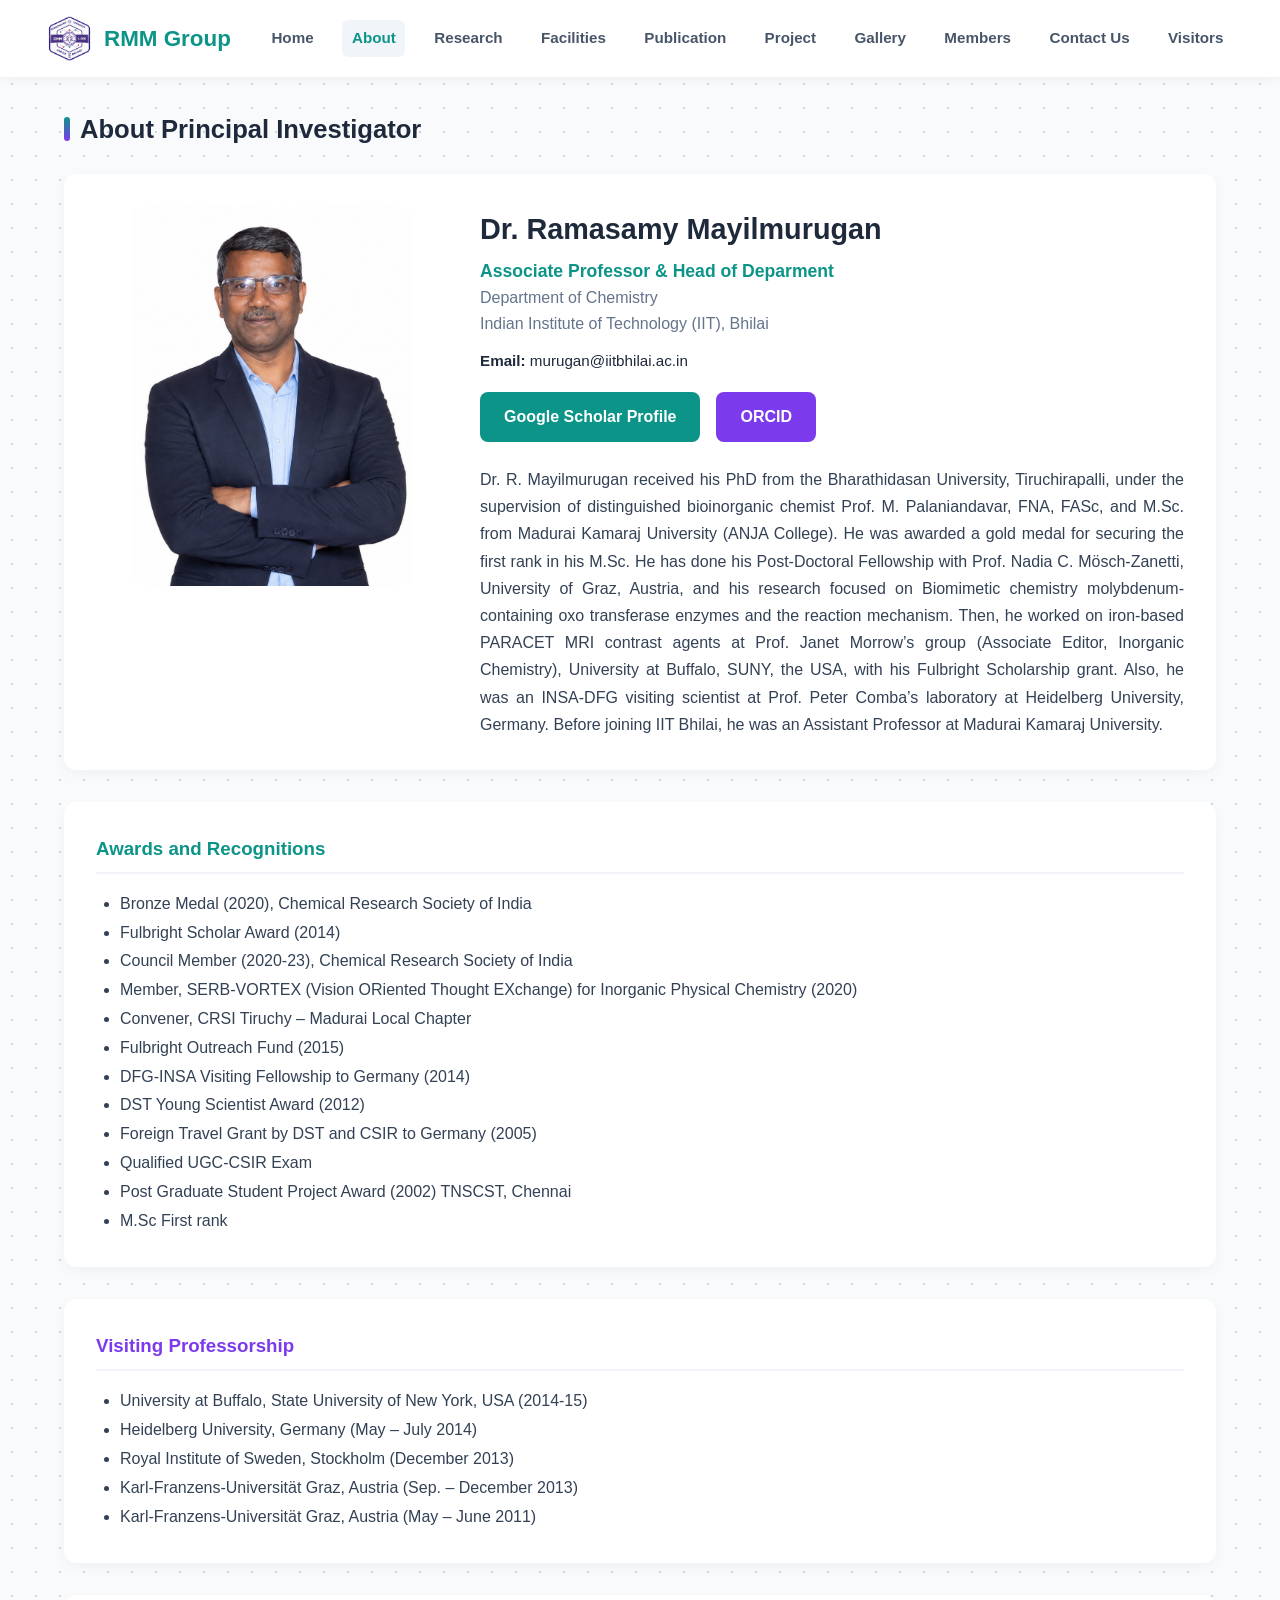
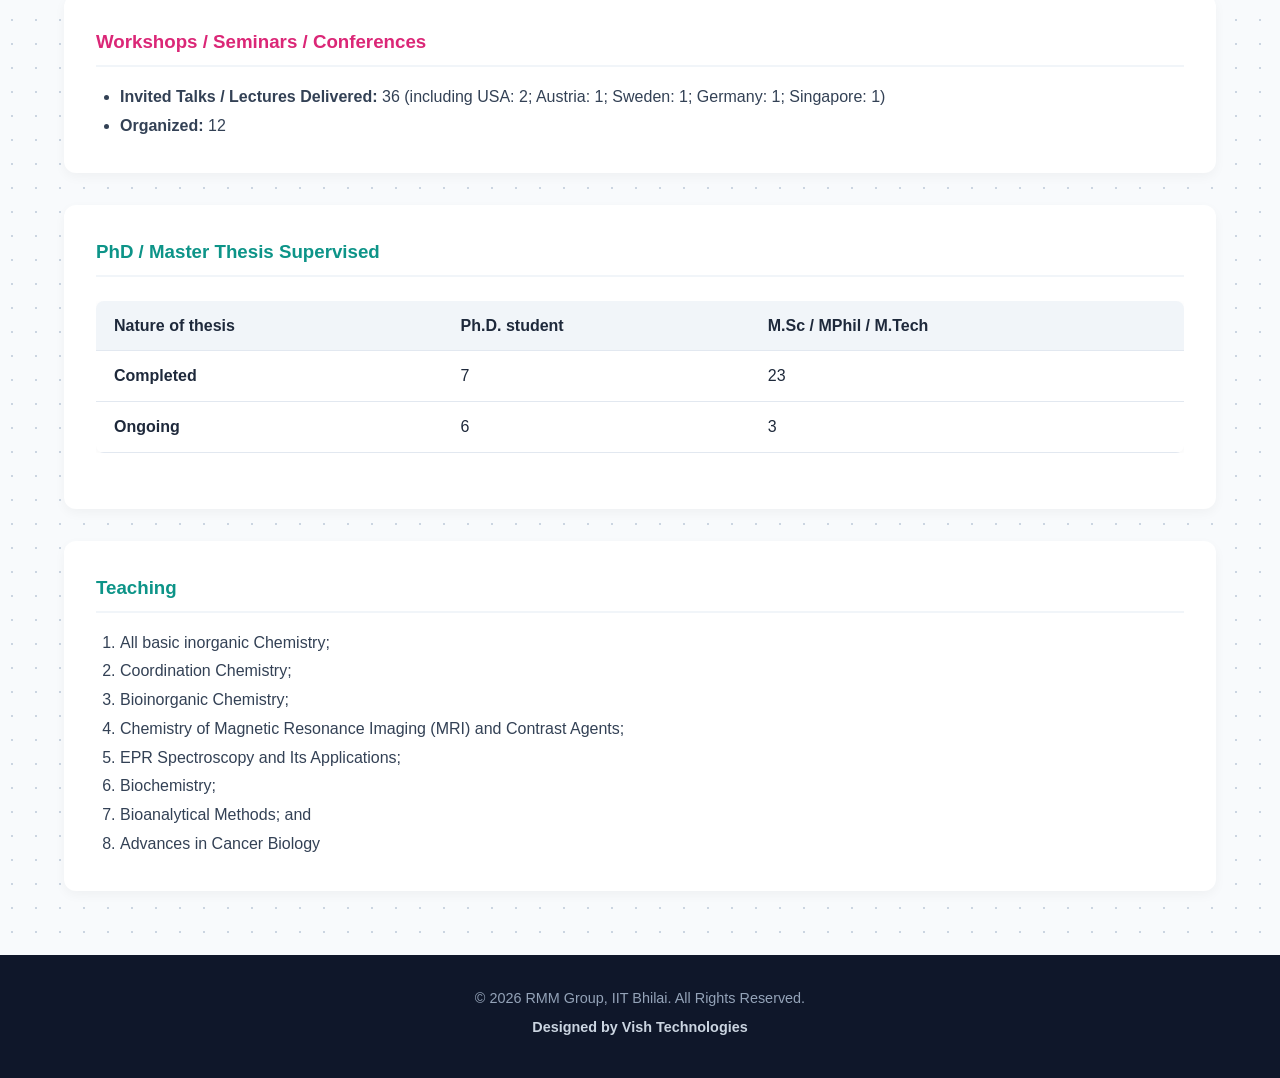
==== commit c1fd242f: "Update about.html" ====
--- a/about.html
+++ b/about.html
@@ -6,6 +6,29 @@
   <title>About - Dr. Ramasamy Mayilmurugan</title>
   <link rel="icon" href="images/fevicon.png" type="image/png">
   <link rel="stylesheet" href="style.css">
+  <style>
+    /* Mobile-specific responsive tweaks for about page layouts */
+    @media (max-width: 768px) {
+      .container > div[style*="display: flex"] {
+        flex-direction: column !important;
+        padding: 1.2rem !important;
+      }
+      .container div[style*="flex: 1"] {
+        width: 100% !important;
+      }
+      .container div[style*="flex: 2"] {
+        width: 100% !important;
+      }
+      .btn-group {
+        flex-direction: column !important;
+      }
+      .btn-group .btn {
+        width: 100% !important;
+        text-align: center !important;
+        box-sizing: border-box !important;
+      }
+    }
+  </style>
 </head>
 <body>
   <!-- Common Navigation Header -->
--- a/style.css
+++ b/style.css
@@ -10,7 +10,7 @@
   --transition: all 0.3s ease;
 }
 
-*, *::before, *::after {
+* {
   box-sizing: border-box;
   margin: 0;
   padding: 0;
@@ -23,6 +23,7 @@
   background-image: radial-gradient(#cbd5e1 1px, transparent 1px);
   background-size: 24px 24px;
   line-height: 1.6;
+  overflow-x: hidden;
 }
 
 /* Header & Navigation */
@@ -42,6 +43,7 @@
   justify-content: space-between;
   align-items: center;
   padding: 1rem 2rem;
+  flex-wrap: wrap;
 }
 
 .logo-section {
@@ -64,7 +66,7 @@
   display: flex;
   list-style: none;
   gap: 1.2rem;
-  align-items: center;
+  flex-wrap: wrap;
 }
 
 nav a {
@@ -75,21 +77,12 @@
   transition: var(--transition);
   padding: 0.4rem 0.6rem;
   border-radius: 6px;
+  display: inline-block;
 }
 
 nav a:hover, nav a.active {
   color: var(--primary-color);
   background-color: #f1f5f9;
-}
-
-/* Mobile Hamburger Menu Button */
-.mobile-menu-btn {
-  display: none;
-  background: none;
-  border: none;
-  font-size: 1.6rem;
-  color: var(--dark-text);
-  cursor: pointer;
 }
 
 /* Main Container */
@@ -235,6 +228,7 @@
   display: flex;
   gap: 1rem;
   margin: 1.5rem 0;
+  flex-wrap: wrap;
 }
 
 .btn {
@@ -269,7 +263,6 @@
 /* Table Styling */
 .table-container {
   overflow-x: auto;
-  -webkit-overflow-scrolling: touch;
   margin: 1.5rem 0;
 }
 
@@ -280,7 +273,6 @@
   border-radius: 8px;
   overflow: hidden;
   box-shadow: 0 2px 8px rgba(0,0,0,0.04);
-  min-width: 600px;
 }
 
 th, td {
@@ -313,51 +305,48 @@
   font-weight: 600;
 }
 
-/* Mobile Responsive Media Queries */
-@media screen and (max-width: 900px) {
+/* Mobile Responsive Adjustments (Preserving Desktop Layout) */
+@media (max-width: 900px) {
+  .nav-container {
+    flex-direction: column;
+    align-items: flex-start;
+    padding: 1rem;
+  }
+  nav ul {
+    margin-top: 0.8rem;
+    gap: 0.5rem;
+  }
+}
+
+@media (max-width: 768px) {
   .nav-container {
     padding: 1rem;
   }
-  .mobile-menu-btn {
-    display: block;
-  }
   nav ul {
-    display: none;
-    flex-direction: column;
-    position: absolute;
-    top: 100%;
-    left: 0;
-    width: 100%;
-    background: #ffffff;
-    box-shadow: 0 10px 20px rgba(0,0,0,0.1);
-    padding: 1.5rem;
-    gap: 1rem;
-    border-top: 1px solid #e2e8f0;
-  }
-  nav ul.show {
-    display: flex;
+    gap: 0.4rem;
   }
   nav a {
-    display: block;
-    width: 100%;
-    padding: 0.6rem 1rem;
-  }
-}
-
-@media screen and (max-width: 768px) {
+    font-size: 0.85rem;
+    padding: 0.3rem 0.5rem;
+  }
   .container {
+    padding: 0 1rem;
     margin: 1rem auto;
-    padding: 0 1rem;
   }
   .section-title {
-    font-size: 1.6rem;
+    font-size: 1.8rem;
   }
   .card-grid {
     grid-template-columns: 1fr;
-    gap: 1.2rem;
   }
   .member-grid {
-    grid-template-columns: repeat(auto-fill, minmax(220px, 1fr));
-    gap: 1rem;
-  }
-}
+    grid-template-columns: 1fr;
+  }
+  .btn-group {
+    flex-direction: column;
+  }
+  .btn {
+    text-align: center;
+    width: 100%;
+  }
+}
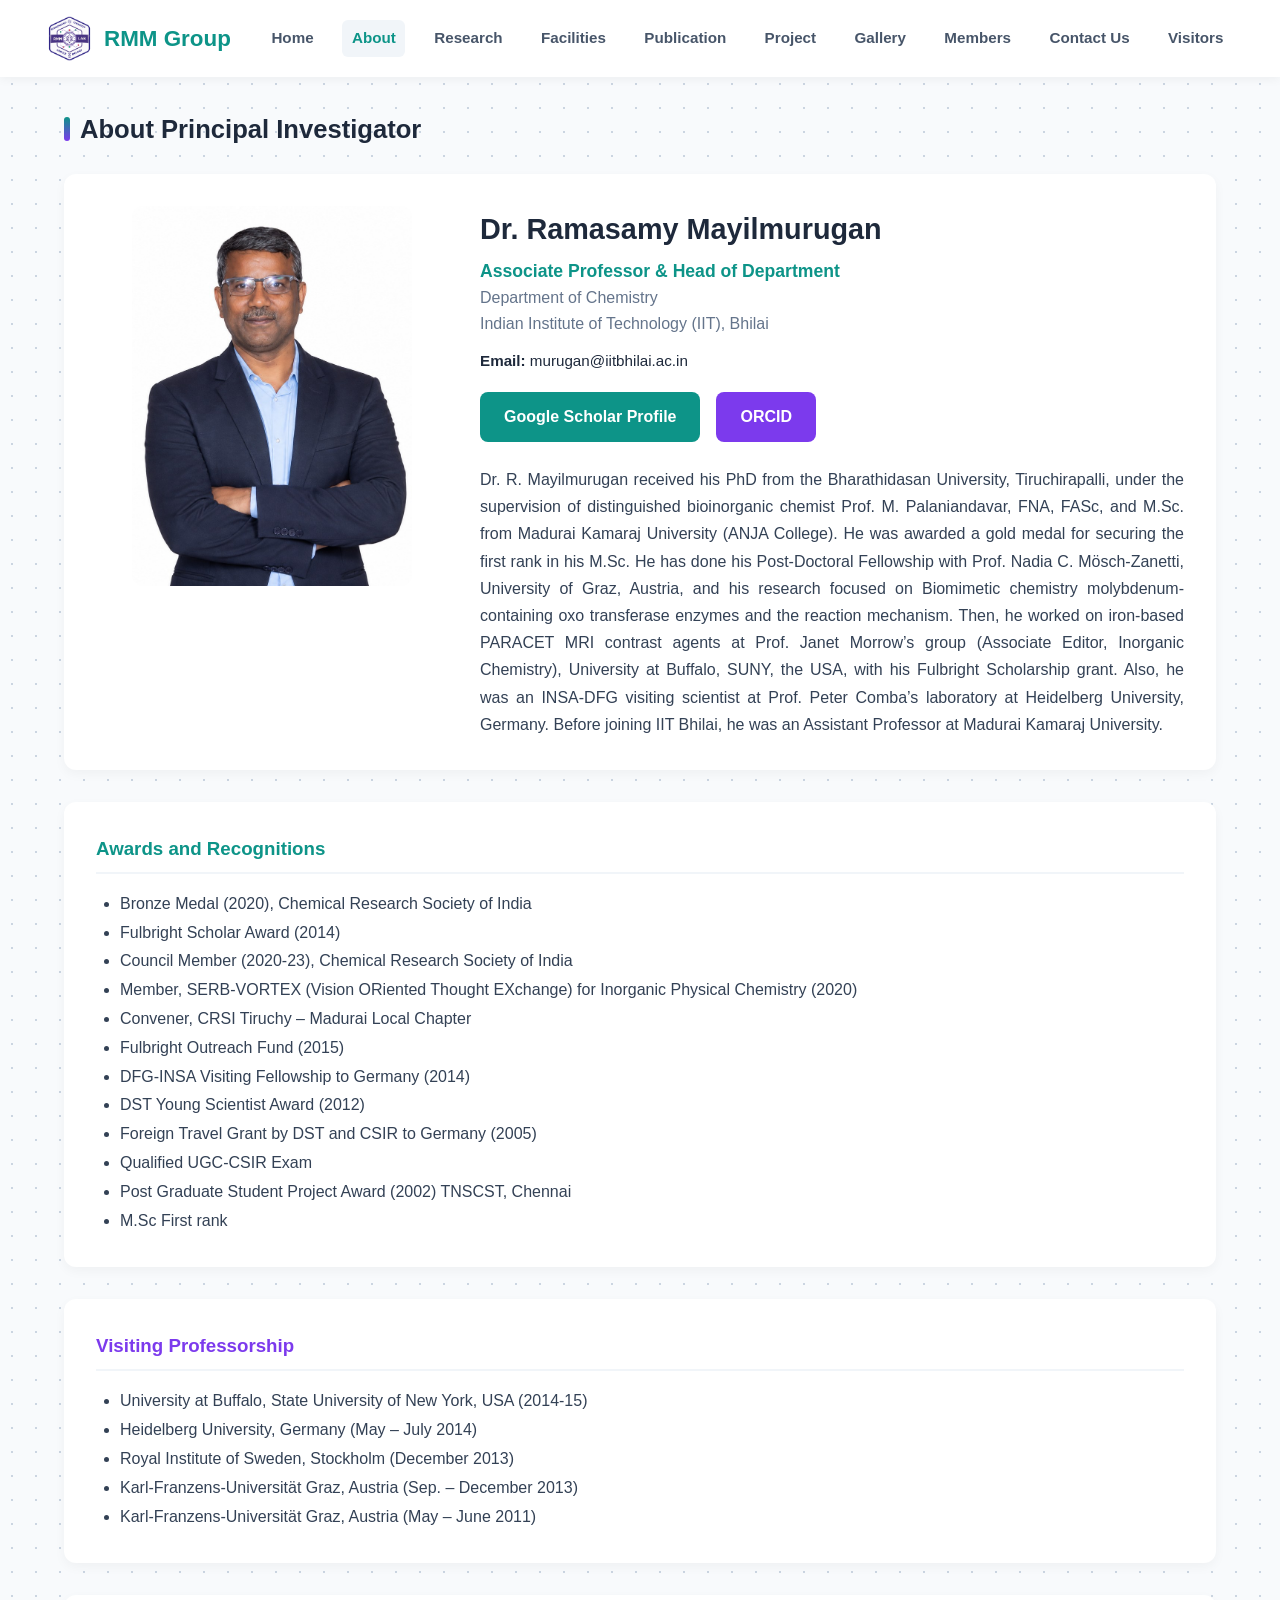
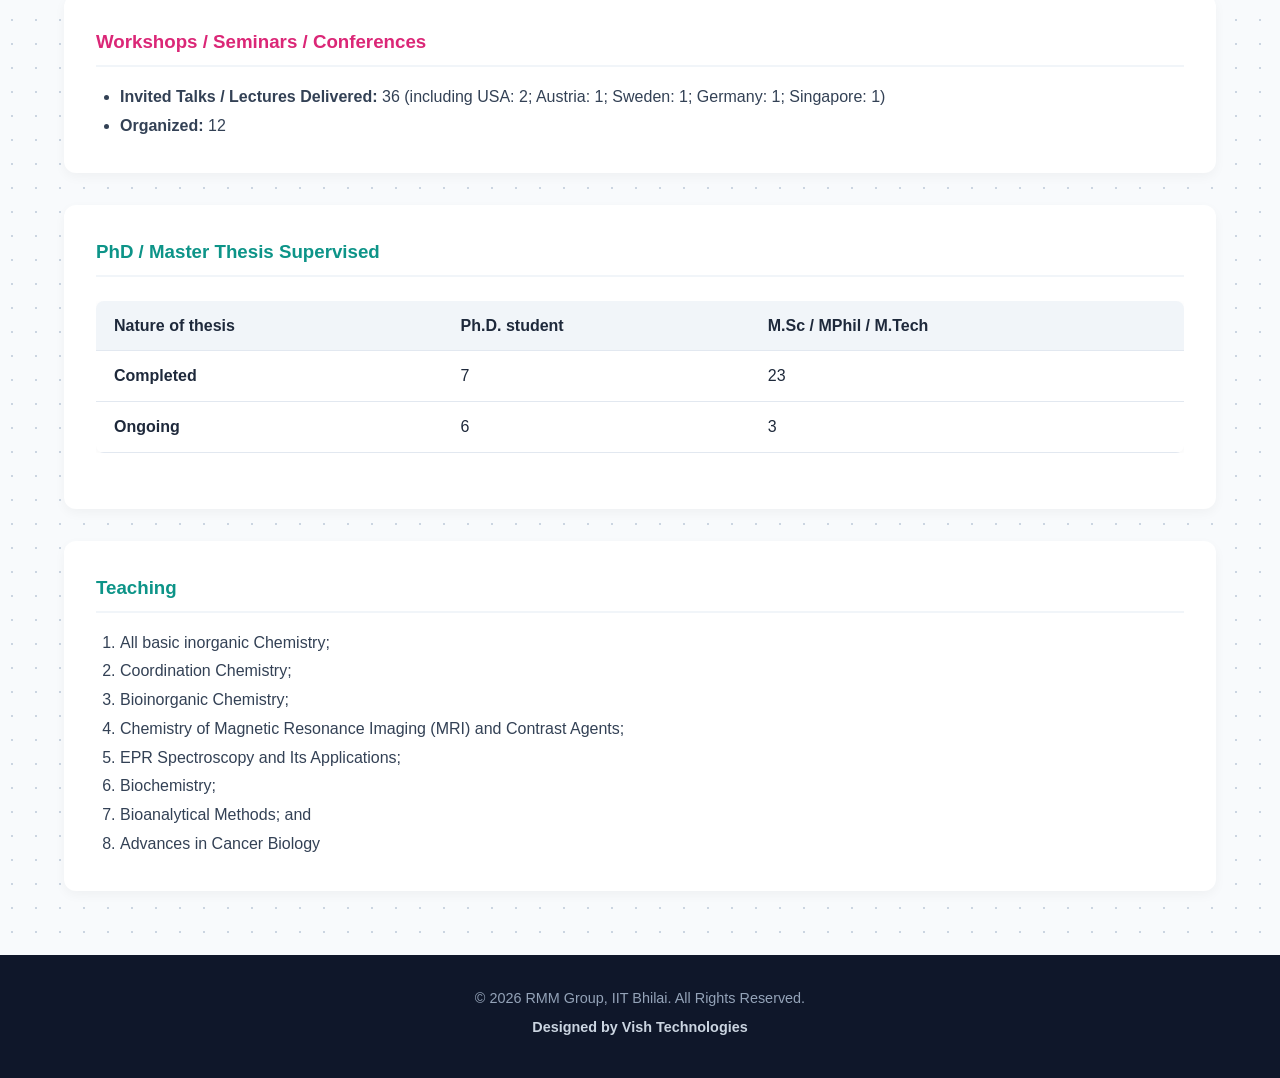
==== commit 0677448c: "Update about.html" ====
--- a/about.html
+++ b/about.html
@@ -7,39 +7,103 @@
   <link rel="icon" href="images/fevicon.png" type="image/png">
   <link rel="stylesheet" href="style.css">
   <style>
-    /* Mobile-specific responsive tweaks for about page layouts */
+    /* Mobile Toggle Button (Hidden on Desktop) */
+    .mobile-toggle {
+      display: none;
+      background: transparent;
+      border: none;
+      font-size: 1.8rem;
+      color: #0d9488;
+      cursor: pointer;
+      z-index: 1200;
+    }
+
+    /* Mobile Responsive Optimizations for About Page */
+    @media (max-width: 950px) {
+      .mobile-toggle {
+        display: block !important;
+      }
+      .nav-container {
+        flex-wrap: wrap !important;
+        padding: 0.8rem 1rem !important;
+      }
+      /* Clean Dropdown Menu - Not full screen */
+      nav {
+        width: 100% !important;
+      }
+      nav ul {
+        display: none !important;
+        flex-direction: column !important;
+        width: 100% !important;
+        background: #ffffff !important;
+        position: absolute !important;
+        top: 100% !important;
+        left: 0 !important;
+        padding: 0.8rem 0 !important;
+        box-shadow: 0 10px 25px rgba(0,0,0,0.15) !important;
+        z-index: 1100 !important;
+        margin: 0 !important;
+      }
+      nav ul.active {
+        display: flex !important;
+      }
+      nav ul li {
+        width: 100% !important;
+        text-align: left !important;
+      }
+      nav ul li a {
+        display: block !important;
+        padding: 0.7rem 1.2rem !important;
+        font-size: 1rem !important;
+        border-radius: 0 !important;
+      }
+    }
+
     @media (max-width: 768px) {
+      .container {
+        padding: 0 1rem !important;
+        margin: 1rem auto !important;
+      }
+      /* Stack PI Profile Header on mobile */
       .container > div[style*="display: flex"] {
         flex-direction: column !important;
         padding: 1.2rem !important;
-      }
-      .container div[style*="flex: 1"] {
-        width: 100% !important;
-      }
+        gap: 1.2rem !important;
+      }
+      .container div[style*="flex: 1"],
       .container div[style*="flex: 2"] {
         width: 100% !important;
+        min-width: 100% !important;
       }
       .btn-group {
         flex-direction: column !important;
+        gap: 0.8rem !important;
       }
       .btn-group .btn {
         width: 100% !important;
         text-align: center !important;
         box-sizing: border-box !important;
+      }
+      .table-container {
+        overflow-x: auto !important;
+        width: 100% !important;
+        display: block !important;
       }
     }
   </style>
 </head>
 <body>
-  <!-- Common Navigation Header -->
-  <header>
-    <div class="nav-container">
-      <div class="logo-section">
-        <img src="images/fevicon.png" alt="RMM Group Logo">
-        <h2>RMM Group</h2>
-      </div>
+  <!-- Common Navigation Header with Built-in Toggle -->
+  <header style="position: sticky; top: 0; z-index: 1000; background: rgba(255, 255, 255, 0.95); backdrop-filter: blur(8px); box-shadow: 0 2px 10px rgba(0,0,0,0.05);">
+    <div class="nav-container" style="max-width: 1250px; margin: 0 auto; display: flex; justify-content: space-between; align-items: center; padding: 1rem 2rem; position: relative;">
+      <div class="logo-section" style="display: flex; align-items: center; gap: 12px;">
+        <img src="images/fevicon.png" alt="RMM Group Logo" style="height: 45px;">
+        <h2 style="font-size: 1.4rem; color: #0d9488; font-weight: 700;">RMM Group</h2>
+      </div>
+      <!-- Mobile Hamburger Button -->
+      <button class="mobile-toggle" aria-label="Toggle Navigation">☰</button>
       <nav>
-        <ul>
+        <ul style="display: flex; list-style: none; gap: 1.2rem; align-items: center;">
           <li><a href="index.html">Home</a></li>
           <li><a href="about.html" class="active">About</a></li>
           <li><a href="index.html#research">Research</a></li>
@@ -56,7 +120,7 @@
   </header>
 
   <div class="container">
-    <!-- Main Section Heading (Reduced Size) -->
+    <!-- Main Section Heading -->
     <div class="section-title" style="font-size: 1.6rem;">
       <div class="title-bar" style="height: 24px;"></div>
       About Principal Investigator
@@ -69,18 +133,18 @@
       </div>
       <div style="flex: 2; min-width: 300px;">
         <h2 style="font-size: 1.8rem; margin-bottom: 0.3rem;">Dr. Ramasamy Mayilmurugan</h2>
-        <p style="color: var(--primary-color); font-weight: 600; font-size: 1.1rem;">Associate Professor & Head of Deparment</p>
+        <p style="color: var(--primary-color); font-weight: 600; font-size: 1.1rem;">Associate Professor & Head of Department</p>
         <p style="color: #64748b; font-weight: 500;">Department of Chemistry</p>
         <p style="color: #64748b; font-weight: 500;">Indian Institute of Technology (IIT), Bhilai</p>
         <p style="margin-top: 0.8rem; font-size: 0.95rem;"><strong>Email:</strong> murugan@iitbhilai.ac.in</p>
 
         <!-- Academic Profile Buttons -->
-        <div class="btn-group" style="margin-top: 1.2rem;">
+        <div class="btn-group" style="margin-top: 1.2rem; display: flex; gap: 1rem;">
           <a href="https://scholar.google.co.in/citations?user=-9ywDWAAAAAJ&hl=en" target="_blank" class="btn btn-primary">Google Scholar Profile</a>
           <a href="https://orcid.org/0000-0002-5370-594X" target="_blank" class="btn btn-secondary">ORCID</a>
         </div>
 
-        <!-- Bio Text (Justified Alignment) -->
+        <!-- Bio Text -->
         <p style="margin-top: 1.2rem; color: #334155; line-height: 1.7; text-align: justify;">
           Dr. R. Mayilmurugan received his PhD from the Bharathidasan University, Tiruchirapalli, under the supervision of distinguished bioinorganic chemist Prof. M. Palaniandavar, FNA, FASc, and M.Sc. from Madurai Kamaraj University (ANJA College). He was awarded a gold medal for securing the first rank in his M.Sc. He has done his Post-Doctoral Fellowship with Prof. Nadia C. Mösch-Zanetti, University of Graz, Austria, and his research focused on Biomimetic chemistry molybdenum-containing oxo transferase enzymes and the reaction mechanism. Then, he worked on iron-based PARACET MRI contrast agents at Prof. Janet Morrow’s group (Associate Editor, Inorganic Chemistry), University at Buffalo, SUNY, the USA, with his Fulbright Scholarship grant. Also, he was an INSA-DFG visiting scientist at Prof. Peter Comba’s laboratory at Heidelberg University, Germany. Before joining IIT Bhilai, he was an Assistant Professor at Madurai Kamaraj University.
         </p>
@@ -131,24 +195,24 @@
     <div style="margin-top: 2rem; background: white; padding: 2rem; border-radius: 12px; box-shadow: 0 4px 12px rgba(0,0,0,0.04);">
       <h3 style="color: var(--primary-color); margin-bottom: 1rem; border-bottom: 2px solid #f1f5f9; padding-bottom: 0.5rem;">PhD / Master Thesis Supervised</h3>
       <div class="table-container">
-        <table>
+        <table style="width: 100%; border-collapse: collapse; background: white;">
           <thead>
             <tr>
-              <th>Nature of thesis</th>
-              <th>Ph.D. student</th>
-              <th>M.Sc / MPhil / M.Tech</th>
+              <th style="padding: 12px 18px; text-align: left; background-color: #f1f5f9;">Nature of thesis</th>
+              <th style="padding: 12px 18px; text-align: left; background-color: #f1f5f9;">Ph.D. student</th>
+              <th style="padding: 12px 18px; text-align: left; background-color: #f1f5f9;">M.Sc / MPhil / M.Tech</th>
             </tr>
           </thead>
           <tbody>
             <tr>
-              <td><strong>Completed</strong></td>
-              <td>7</td>
-              <td>23</td>
+              <td style="padding: 12px 18px; border-bottom: 1px solid #e2e8f0;"><strong>Completed</strong></td>
+              <td style="padding: 12px 18px; border-bottom: 1px solid #e2e8f0;">7</td>
+              <td style="padding: 12px 18px; border-bottom: 1px solid #e2e8f0;">23</td>
             </tr>
             <tr>
-              <td><strong>Ongoing</strong></td>
-              <td>6</td>
-              <td>3</td>
+              <td style="padding: 12px 18px; border-bottom: 1px solid #e2e8f0;"><strong>Ongoing</strong></td>
+              <td style="padding: 12px 18px; border-bottom: 1px solid #e2e8f0;">6</td>
+              <td style="padding: 12px 18px; border-bottom: 1px solid #e2e8f0;">3</td>
             </tr>
           </tbody>
         </table>
@@ -177,5 +241,26 @@
     <p>© 2026 RMM Group, IIT Bhilai. All Rights Reserved.</p>
     <p class="designer">Designed by Vish Technologies</p>
   </footer>
+
+  <!-- Mobile Toggle Script -->
+  <script>
+    document.addEventListener('DOMContentLoaded', () => {
+      const toggleBtn = document.querySelector('.mobile-toggle');
+      const navUl = document.querySelector('nav ul');
+      if (toggleBtn && navUl) {
+        toggleBtn.addEventListener('click', (e) => {
+          e.stopPropagation();
+          navUl.classList.toggle('active');
+          toggleBtn.innerHTML = navUl.classList.contains('active') ? '✕' : '☰';
+        });
+        document.addEventListener('click', (e) => {
+          if (!e.target.closest('header')) {
+            navUl.classList.remove('active');
+            toggleBtn.innerHTML = '☰';
+          }
+        });
+      }
+    });
+  </script>
 </body>
 </html>
--- a/style.css
+++ b/style.css
@@ -43,7 +43,7 @@
   justify-content: space-between;
   align-items: center;
   padding: 1rem 2rem;
-  flex-wrap: wrap;
+  position: relative;
 }
 
 .logo-section {
@@ -62,11 +62,16 @@
   font-weight: 700;
 }
 
+nav {
+  display: flex;
+  align-items: center;
+}
+
 nav ul {
   display: flex;
   list-style: none;
   gap: 1.2rem;
-  flex-wrap: wrap;
+  align-items: center;
 }
 
 nav a {
@@ -85,6 +90,18 @@
   background-color: #f1f5f9;
 }
 
+/* Mobile Hamburger Toggle Button */
+.mobile-toggle {
+  display: none;
+  background: transparent;
+  border: none;
+  font-size: 1.8rem;
+  color: var(--primary-color);
+  cursor: pointer;
+  padding: 0.2rem 0.5rem;
+  z-index: 1100;
+}
+
 /* Main Container */
 .container {
   max-width: 1200px;
@@ -168,7 +185,7 @@
   font-size: 0.95rem;
 }
 
-/* Member Cards */
+/* Member Cards - Fixed Image Cut Issue */
 .member-grid {
   display: grid;
   grid-template-columns: repeat(auto-fill, minmax(250px, 1fr));
@@ -182,6 +199,9 @@
   overflow: hidden;
   box-shadow: 0 4px 12px rgba(0,0,0,0.05);
   transition: var(--transition);
+  display: flex;
+  flex-direction: column;
+  height: 100%;
 }
 
 .member-card:hover {
@@ -190,19 +210,27 @@
 
 .member-img-box {
   width: 100%;
-  height: 260px;
-  background-color: #e2e8f0;
+  height: 240px;
+  background-color: #f8fafc;
   overflow: hidden;
+  display: flex;
+  align-items: center;
+  justify-content: center;
+  padding: 0.5rem;
 }
 
 .member-img-box img {
   width: 100%;
   height: 100%;
-  object-fit: cover;
+  object-fit: contain; /* Ensures complete image is visible without cutting */
+  object-position: center;
 }
 
 .member-info {
   padding: 1.2rem;
+  flex-grow: 1;
+  display: flex;
+  flex-direction: column;
 }
 
 .member-info h4 {
@@ -221,6 +249,7 @@
   font-size: 0.85rem;
   color: var(--primary-color);
   word-break: break-all;
+  margin-top: auto;
 }
 
 /* Buttons */
@@ -264,6 +293,7 @@
 .table-container {
   overflow-x: auto;
   margin: 1.5rem 0;
+  width: 100%;
 }
 
 table {
@@ -305,48 +335,74 @@
   font-weight: 600;
 }
 
-/* Mobile Responsive Adjustments (Preserving Desktop Layout) */
-@media (max-width: 900px) {
+/* Comprehensive Mobile View Optimizations */
+@media (max-width: 950px) {
+  .mobile-toggle {
+    display: block;
+  }
   .nav-container {
+    flex-wrap: wrap;
+    padding: 0.8rem 1rem;
+  }
+  nav {
+    width: 100%;
+  }
+  nav ul {
+    display: none;
     flex-direction: column;
-    align-items: flex-start;
-    padding: 1rem;
-  }
-  nav ul {
-    margin-top: 0.8rem;
-    gap: 0.5rem;
+    width: 100%;
+    background: #ffffff;
+    padding: 0.8rem 0;
+    margin-top: 0.6rem;
+    box-shadow: 0 8px 20px rgba(0,0,0,0.12);
+    border-radius: 8px;
+    position: absolute;
+    top: 100%;
+    left: 0;
+    z-index: 1050;
+  }
+  nav ul.active {
+    display: flex;
+  }
+  nav ul li {
+    width: 100%;
+    text-align: left;
+  }
+  nav a {
+    display: block;
+    padding: 0.7rem 1.2rem;
+    font-size: 0.95rem;
+    border-radius: 0;
+  }
+  nav a:hover, nav a.active {
+    background-color: #f1f5f9;
   }
 }
 
 @media (max-width: 768px) {
-  .nav-container {
-    padding: 1rem;
-  }
-  nav ul {
-    gap: 0.4rem;
-  }
-  nav a {
-    font-size: 0.85rem;
-    padding: 0.3rem 0.5rem;
-  }
   .container {
-    padding: 0 1rem;
-    margin: 1rem auto;
+    padding: 0 1rem !important;
+    margin: 1rem auto !important;
   }
   .section-title {
-    font-size: 1.8rem;
-  }
-  .card-grid {
-    grid-template-columns: 1fr;
-  }
-  .member-grid {
-    grid-template-columns: 1fr;
+    font-size: 1.6rem !important;
+  }
+  .card-grid, .member-grid {
+    grid-template-columns: 1fr !important;
+    gap: 1.2rem !important;
   }
   .btn-group {
-    flex-direction: column;
+    flex-direction: column !important;
   }
   .btn {
-    text-align: center;
-    width: 100%;
-  }
-}
+    text-align: center !important;
+    width: 100% !important;
+  }
+  .table-container {
+    overflow-x: auto;
+  }
+  table th, table td {
+    padding: 8px 10px !important;
+    font-size: 0.82rem !important;
+  }
+}
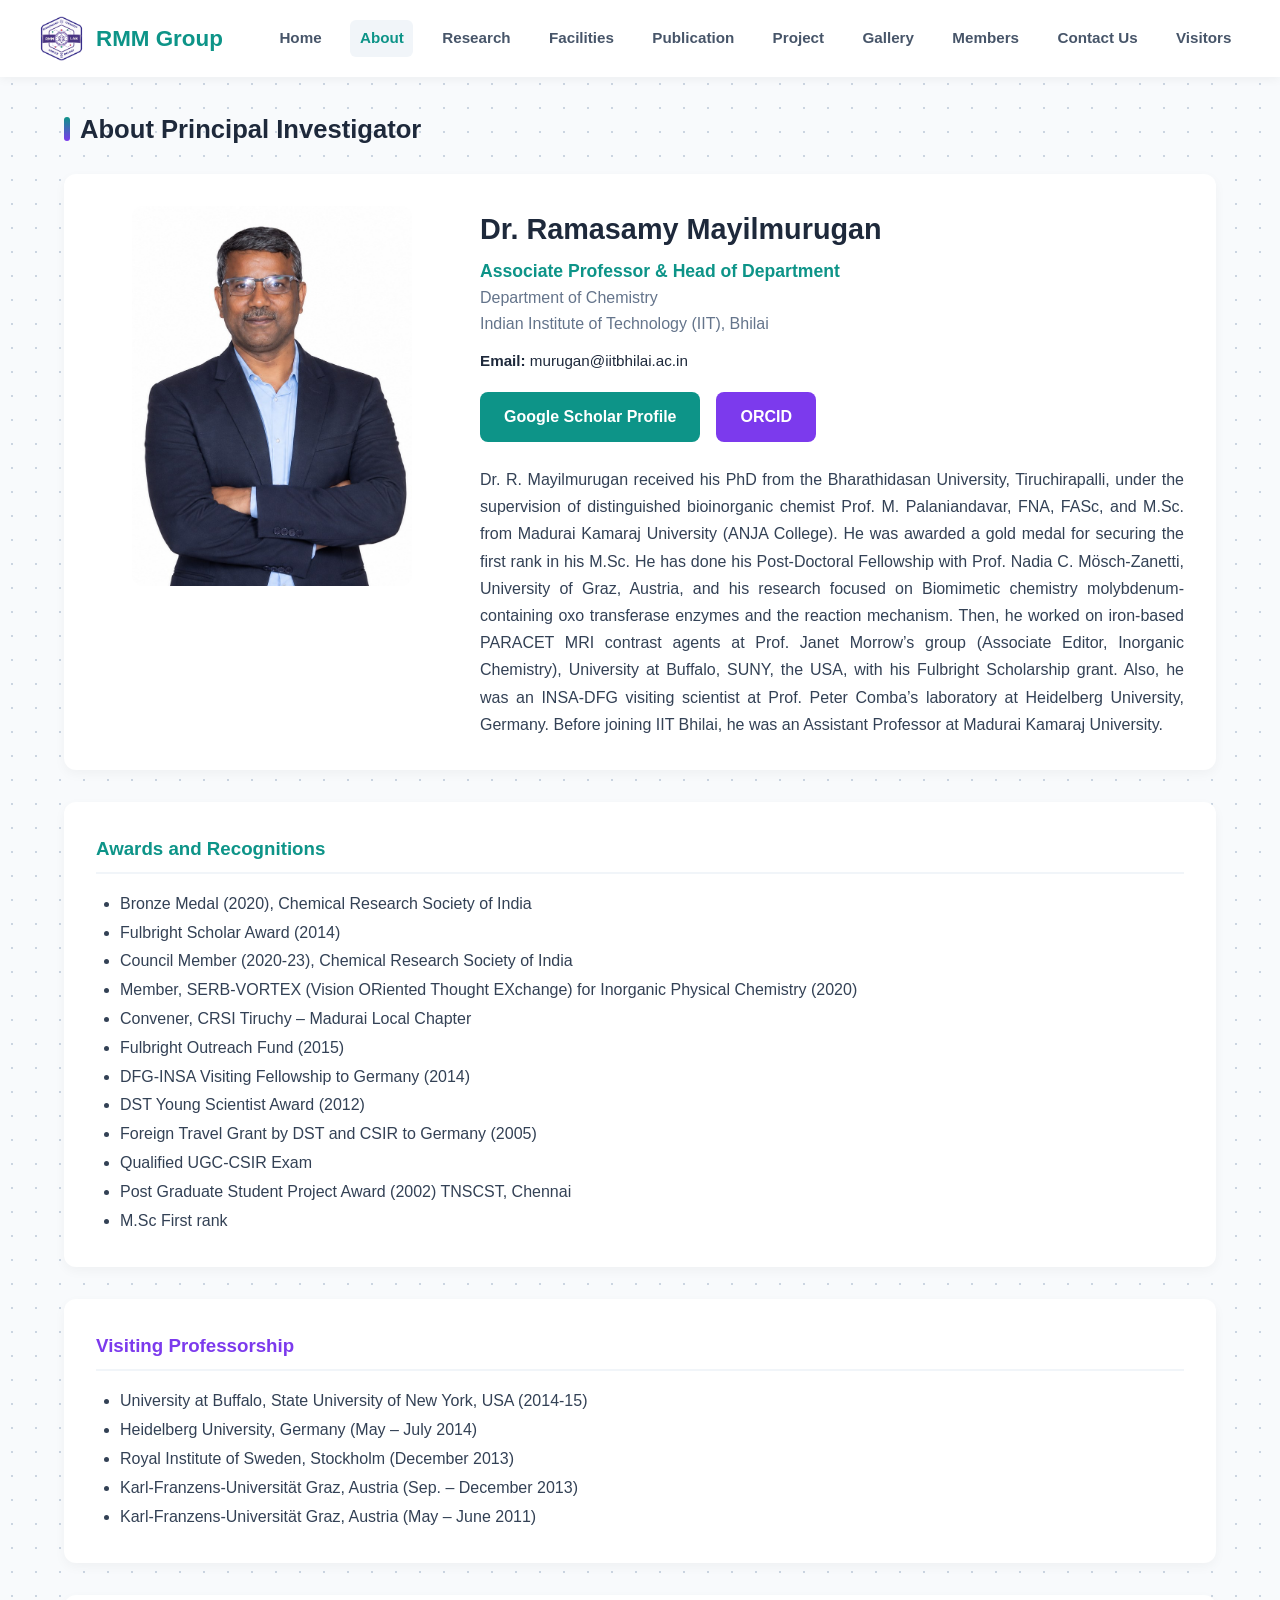
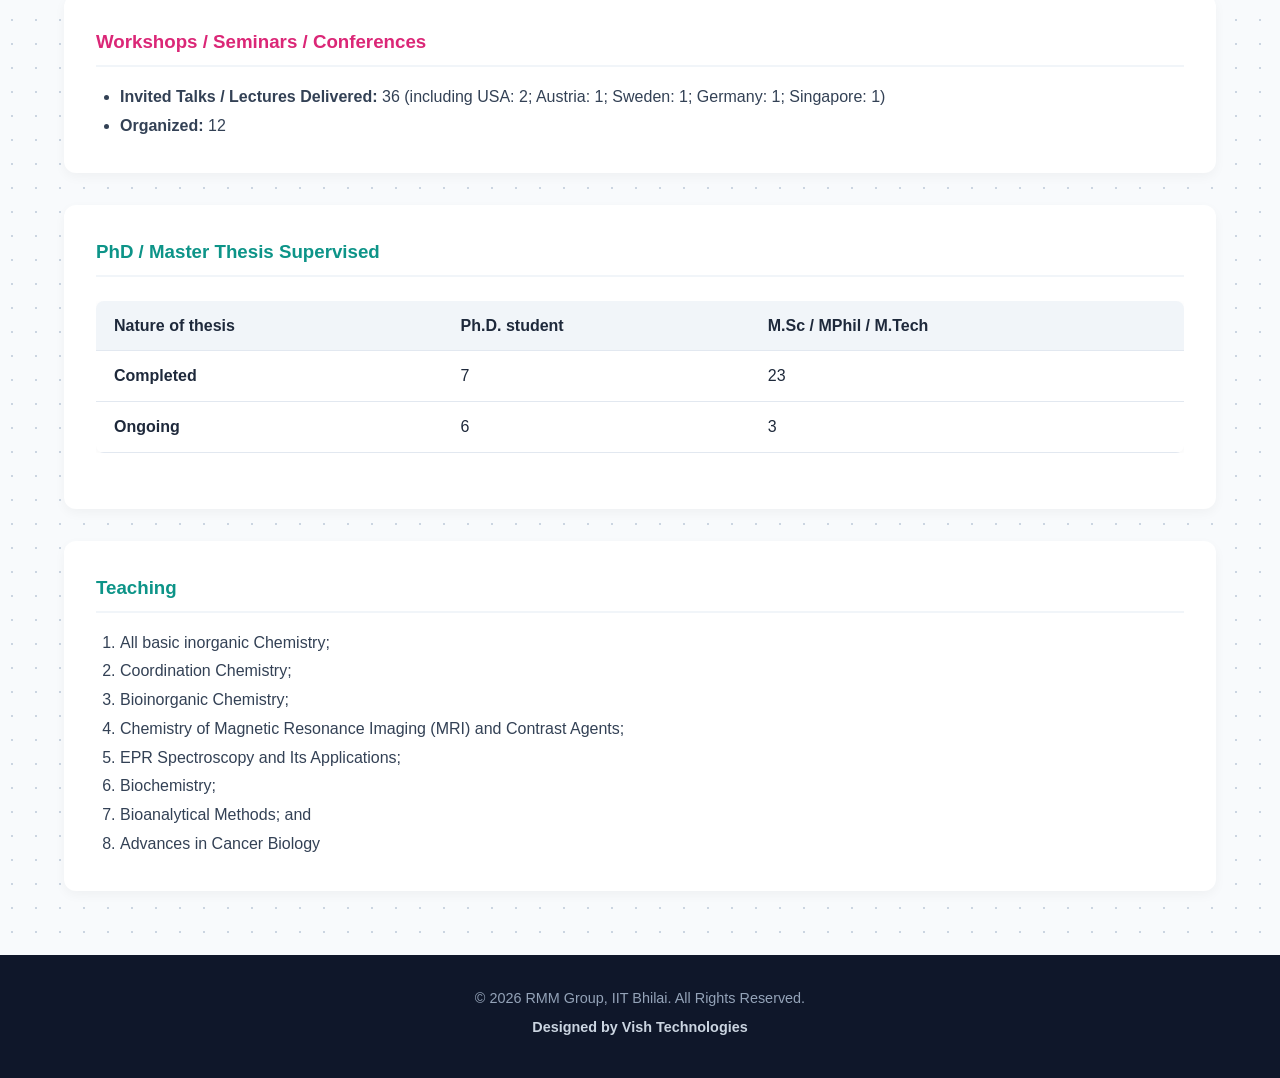
==== commit ea30211d: "Update about.html" ====
--- a/about.html
+++ b/about.html
@@ -7,7 +7,7 @@
   <link rel="icon" href="images/fevicon.png" type="image/png">
   <link rel="stylesheet" href="style.css">
   <style>
-    /* Mobile Toggle Button (Hidden on Desktop) */
+    /* Strict Mobile Dropdown & Right Corner Toggle Fix for About Page */
     .mobile-toggle {
       display: none;
       background: transparent;
@@ -16,46 +16,57 @@
       color: #0d9488;
       cursor: pointer;
       z-index: 1200;
+      position: absolute;
+      right: 1.5rem;
+      top: 50%;
+      transform: translateY(-50%);
     }
 
-    /* Mobile Responsive Optimizations for About Page */
     @media (max-width: 950px) {
       .mobile-toggle {
         display: block !important;
       }
       .nav-container {
         flex-wrap: wrap !important;
-        padding: 0.8rem 1rem !important;
-      }
-      /* Clean Dropdown Menu - Not full screen */
+        padding: 1rem 1.5rem !important;
+        position: relative !important;
+      }
       nav {
-        width: 100% !important;
-      }
-      nav ul {
+        width: auto !important;
+      }
+      header nav ul, .nav-container nav ul {
         display: none !important;
         flex-direction: column !important;
-        width: 100% !important;
+        width: 220px !important;
+        max-width: 220px !important;
         background: #ffffff !important;
         position: absolute !important;
         top: 100% !important;
-        left: 0 !important;
-        padding: 0.8rem 0 !important;
-        box-shadow: 0 10px 25px rgba(0,0,0,0.15) !important;
+        right: 15px !important;
+        left: auto !important;
+        padding: 8px 0 !important;
+        box-shadow: 0 8px 24px rgba(0,0,0,0.2) !important;
+        border-radius: 8px !important;
         z-index: 1100 !important;
-        margin: 0 !important;
-      }
-      nav ul.active {
+        margin-top: 5px !important;
+      }
+      header nav ul.active, .nav-container nav ul.active {
         display: flex !important;
       }
-      nav ul li {
+      header nav ul li, .nav-container nav ul li {
         width: 100% !important;
         text-align: left !important;
       }
-      nav ul li a {
+      header nav ul li a, .nav-container nav ul li a {
         display: block !important;
-        padding: 0.7rem 1.2rem !important;
-        font-size: 1rem !important;
+        padding: 0.55rem 1rem !important;
+        font-size: 0.9rem !important;
+        color: #1e293b !important;
         border-radius: 0 !important;
+      }
+      header nav ul li a:hover, .nav-container nav ul li a:hover {
+        background-color: #f1f5f9 !important;
+        color: #0d9488 !important;
       }
     }
 
@@ -64,7 +75,6 @@
         padding: 0 1rem !important;
         margin: 1rem auto !important;
       }
-      /* Stack PI Profile Header on mobile */
       .container > div[style*="display: flex"] {
         flex-direction: column !important;
         padding: 1.2rem !important;
@@ -93,14 +103,12 @@
   </style>
 </head>
 <body>
-  <!-- Common Navigation Header with Built-in Toggle -->
   <header style="position: sticky; top: 0; z-index: 1000; background: rgba(255, 255, 255, 0.95); backdrop-filter: blur(8px); box-shadow: 0 2px 10px rgba(0,0,0,0.05);">
-    <div class="nav-container" style="max-width: 1250px; margin: 0 auto; display: flex; justify-content: space-between; align-items: center; padding: 1rem 2rem; position: relative;">
+    <div class="nav-container" style="max-width: 1250px; margin: 0 auto; display: flex; justify-content: space-between; align-items: center; padding: 1rem 1.5rem; position: relative;">
       <div class="logo-section" style="display: flex; align-items: center; gap: 12px;">
         <img src="images/fevicon.png" alt="RMM Group Logo" style="height: 45px;">
         <h2 style="font-size: 1.4rem; color: #0d9488; font-weight: 700;">RMM Group</h2>
       </div>
-      <!-- Mobile Hamburger Button -->
       <button class="mobile-toggle" aria-label="Toggle Navigation">☰</button>
       <nav>
         <ul style="display: flex; list-style: none; gap: 1.2rem; align-items: center;">
@@ -120,13 +128,11 @@
   </header>
 
   <div class="container">
-    <!-- Main Section Heading -->
     <div class="section-title" style="font-size: 1.6rem;">
       <div class="title-bar" style="height: 24px;"></div>
       About Principal Investigator
     </div>
     
-    <!-- PI Profile Header -->
     <div style="background: white; padding: 2rem; border-radius: 12px; display: flex; gap: 2rem; margin-top: 1.5rem; flex-wrap: wrap; box-shadow: 0 4px 12px rgba(0,0,0,0.04);">
       <div style="flex: 1; min-width: 250px; text-align: center;">
         <img src="images/Dr. R Mayilmurugan.png" alt="Dr. Ramasamy Mayilmurugan" style="width: 100%; max-width: 280px; border-radius: 12px;">
@@ -138,20 +144,17 @@
         <p style="color: #64748b; font-weight: 500;">Indian Institute of Technology (IIT), Bhilai</p>
         <p style="margin-top: 0.8rem; font-size: 0.95rem;"><strong>Email:</strong> murugan@iitbhilai.ac.in</p>
 
-        <!-- Academic Profile Buttons -->
         <div class="btn-group" style="margin-top: 1.2rem; display: flex; gap: 1rem;">
           <a href="https://scholar.google.co.in/citations?user=-9ywDWAAAAAJ&hl=en" target="_blank" class="btn btn-primary">Google Scholar Profile</a>
           <a href="https://orcid.org/0000-0002-5370-594X" target="_blank" class="btn btn-secondary">ORCID</a>
         </div>
 
-        <!-- Bio Text -->
         <p style="margin-top: 1.2rem; color: #334155; line-height: 1.7; text-align: justify;">
           Dr. R. Mayilmurugan received his PhD from the Bharathidasan University, Tiruchirapalli, under the supervision of distinguished bioinorganic chemist Prof. M. Palaniandavar, FNA, FASc, and M.Sc. from Madurai Kamaraj University (ANJA College). He was awarded a gold medal for securing the first rank in his M.Sc. He has done his Post-Doctoral Fellowship with Prof. Nadia C. Mösch-Zanetti, University of Graz, Austria, and his research focused on Biomimetic chemistry molybdenum-containing oxo transferase enzymes and the reaction mechanism. Then, he worked on iron-based PARACET MRI contrast agents at Prof. Janet Morrow’s group (Associate Editor, Inorganic Chemistry), University at Buffalo, SUNY, the USA, with his Fulbright Scholarship grant. Also, he was an INSA-DFG visiting scientist at Prof. Peter Comba’s laboratory at Heidelberg University, Germany. Before joining IIT Bhilai, he was an Assistant Professor at Madurai Kamaraj University.
         </p>
       </div>
     </div>
 
-    <!-- Section 1: Awards and Recognitions -->
     <div style="margin-top: 2rem; background: white; padding: 2rem; border-radius: 12px; box-shadow: 0 4px 12px rgba(0,0,0,0.04);">
       <h3 style="color: var(--primary-color); margin-bottom: 1rem; border-bottom: 2px solid #f1f5f9; padding-bottom: 0.5rem;">Awards and Recognitions</h3>
       <ul style="margin-left: 1.5rem; color: #334155; line-height: 1.8;">
@@ -170,7 +173,6 @@
       </ul>
     </div>
 
-    <!-- Section 2: Visiting Professorship -->
     <div style="margin-top: 2rem; background: white; padding: 2rem; border-radius: 12px; box-shadow: 0 4px 12px rgba(0,0,0,0.04);">
       <h3 style="color: var(--secondary-color); margin-bottom: 1rem; border-bottom: 2px solid #f1f5f9; padding-bottom: 0.5rem;">Visiting Professorship</h3>
       <ul style="margin-left: 1.5rem; color: #334155; line-height: 1.8;">
@@ -182,7 +184,6 @@
       </ul>
     </div>
 
-    <!-- Section 3: Workshops / Seminars / Conferences -->
     <div style="margin-top: 2rem; background: white; padding: 2rem; border-radius: 12px; box-shadow: 0 4px 12px rgba(0,0,0,0.04);">
       <h3 style="color: var(--accent-pink); margin-bottom: 1rem; border-bottom: 2px solid #f1f5f9; padding-bottom: 0.5rem;">Workshops / Seminars / Conferences</h3>
       <ul style="margin-left: 1.5rem; color: #334155; line-height: 1.8;">
@@ -191,7 +192,6 @@
       </ul>
     </div>
 
-    <!-- Section 4: PhD / Master Thesis Supervised Table -->
     <div style="margin-top: 2rem; background: white; padding: 2rem; border-radius: 12px; box-shadow: 0 4px 12px rgba(0,0,0,0.04);">
       <h3 style="color: var(--primary-color); margin-bottom: 1rem; border-bottom: 2px solid #f1f5f9; padding-bottom: 0.5rem;">PhD / Master Thesis Supervised</h3>
       <div class="table-container">
@@ -219,7 +219,6 @@
       </div>
     </div>
 
-    <!-- Section 5: Teaching -->
     <div style="margin-top: 2rem; background: white; padding: 2rem; border-radius: 12px; box-shadow: 0 4px 12px rgba(0,0,0,0.04);">
       <h3 style="color: var(--primary-color); margin-bottom: 1rem; border-bottom: 2px solid #f1f5f9; padding-bottom: 0.5rem;">Teaching</h3>
       <ol style="margin-left: 1.5rem; color: #334155; line-height: 1.8;">
@@ -233,16 +232,13 @@
         <li>Advances in Cancer Biology</li>
       </ol>
     </div>
-
   </div>
 
-  <!-- Common Footer -->
   <footer>
     <p>© 2026 RMM Group, IIT Bhilai. All Rights Reserved.</p>
     <p class="designer">Designed by Vish Technologies</p>
   </footer>
 
-  <!-- Mobile Toggle Script -->
   <script>
     document.addEventListener('DOMContentLoaded', () => {
       const toggleBtn = document.querySelector('.mobile-toggle');
--- a/style.css
+++ b/style.css
@@ -98,8 +98,7 @@
   font-size: 1.8rem;
   color: var(--primary-color);
   cursor: pointer;
-  padding: 0.2rem 0.5rem;
-  z-index: 1100;
+  z-index: 1200;
 }
 
 /* Main Container */
@@ -209,21 +208,21 @@
 }
 
 .member-img-box {
-  width: 100%;
-  height: 240px;
-  background-color: #f8fafc;
-  overflow: hidden;
-  display: flex;
-  align-items: center;
-  justify-content: center;
-  padding: 0.5rem;
+  width: 100% !important;
+  height: 220px !important;
+  background-color: #f8fafc !important;
+  display: flex !important;
+  align-items: center !important;
+  justify-content: center !important;
+  overflow: hidden !important;
+  padding: 8px !important;
 }
 
 .member-img-box img {
-  width: 100%;
-  height: 100%;
-  object-fit: contain; /* Ensures complete image is visible without cutting */
-  object-position: center;
+  width: 100% !important;
+  height: 100% !important;
+  object-fit: contain !important;
+  object-position: center !important;
 }
 
 .member-info {
@@ -335,47 +334,57 @@
   font-weight: 600;
 }
 
-/* Comprehensive Mobile View Optimizations */
+/* Mobile Responsive Header & Compact Floating Dropdown */
 @media (max-width: 950px) {
   .mobile-toggle {
-    display: block;
+    display: block !important;
   }
   .nav-container {
-    flex-wrap: wrap;
-    padding: 0.8rem 1rem;
+    flex-wrap: wrap !important;
+    padding: 0.8rem 1rem !important;
   }
   nav {
-    width: 100%;
-  }
-  nav ul {
-    display: none;
-    flex-direction: column;
-    width: 100%;
-    background: #ffffff;
-    padding: 0.8rem 0;
-    margin-top: 0.6rem;
-    box-shadow: 0 8px 20px rgba(0,0,0,0.12);
-    border-radius: 8px;
-    position: absolute;
-    top: 100%;
-    left: 0;
-    z-index: 1050;
-  }
-  nav ul.active {
-    display: flex;
-  }
-  nav ul li {
-    width: 100%;
-    text-align: left;
-  }
-  nav a {
-    display: block;
-    padding: 0.7rem 1.2rem;
-    font-size: 0.95rem;
-    border-radius: 0;
-  }
-  nav a:hover, nav a.active {
-    background-color: #f1f5f9;
+    width: auto !important;
+  }
+  
+  /* Strict Compact Floating Dropdown Menu (Fixed Width 220px) */
+  header nav ul, header .nav-links, .nav-container nav ul {
+    display: none !important;
+    flex-direction: column !important;
+    width: 220px !important;
+    max-width: 220px !important;
+    background: #ffffff !important;
+    position: absolute !important;
+    top: 100% !important;
+    right: 15px !important;
+    left: auto !important;
+    padding: 8px 0 !important;
+    box-shadow: 0 8px 24px rgba(0,0,0,0.2) !important;
+    border-radius: 8px !important;
+    z-index: 1100 !important;
+    margin-top: 5px !important;
+  }
+  
+  header nav ul.active, header .nav-links.active, .nav-container nav ul.active {
+    display: flex !important;
+  }
+  
+  header nav ul li, header .nav-links li, .nav-container nav ul li {
+    width: 100% !important;
+    text-align: left !important;
+  }
+  
+  header nav ul li a, header .nav-links li a, .nav-container nav ul li a {
+    display: block !important;
+    padding: 0.55rem 1rem !important;
+    font-size: 0.9rem !important;
+    color: #1e293b !important;
+    border-radius: 0 !important;
+  }
+  
+  header nav ul li a:hover, header .nav-links li a:hover, .nav-container nav ul li a:hover {
+    background-color: #f1f5f9 !important;
+    color: #0d9488 !important;
   }
 }
 
@@ -399,7 +408,7 @@
     width: 100% !important;
   }
   .table-container {
-    overflow-x: auto;
+    overflow-x: auto !important;
   }
   table th, table td {
     padding: 8px 10px !important;
